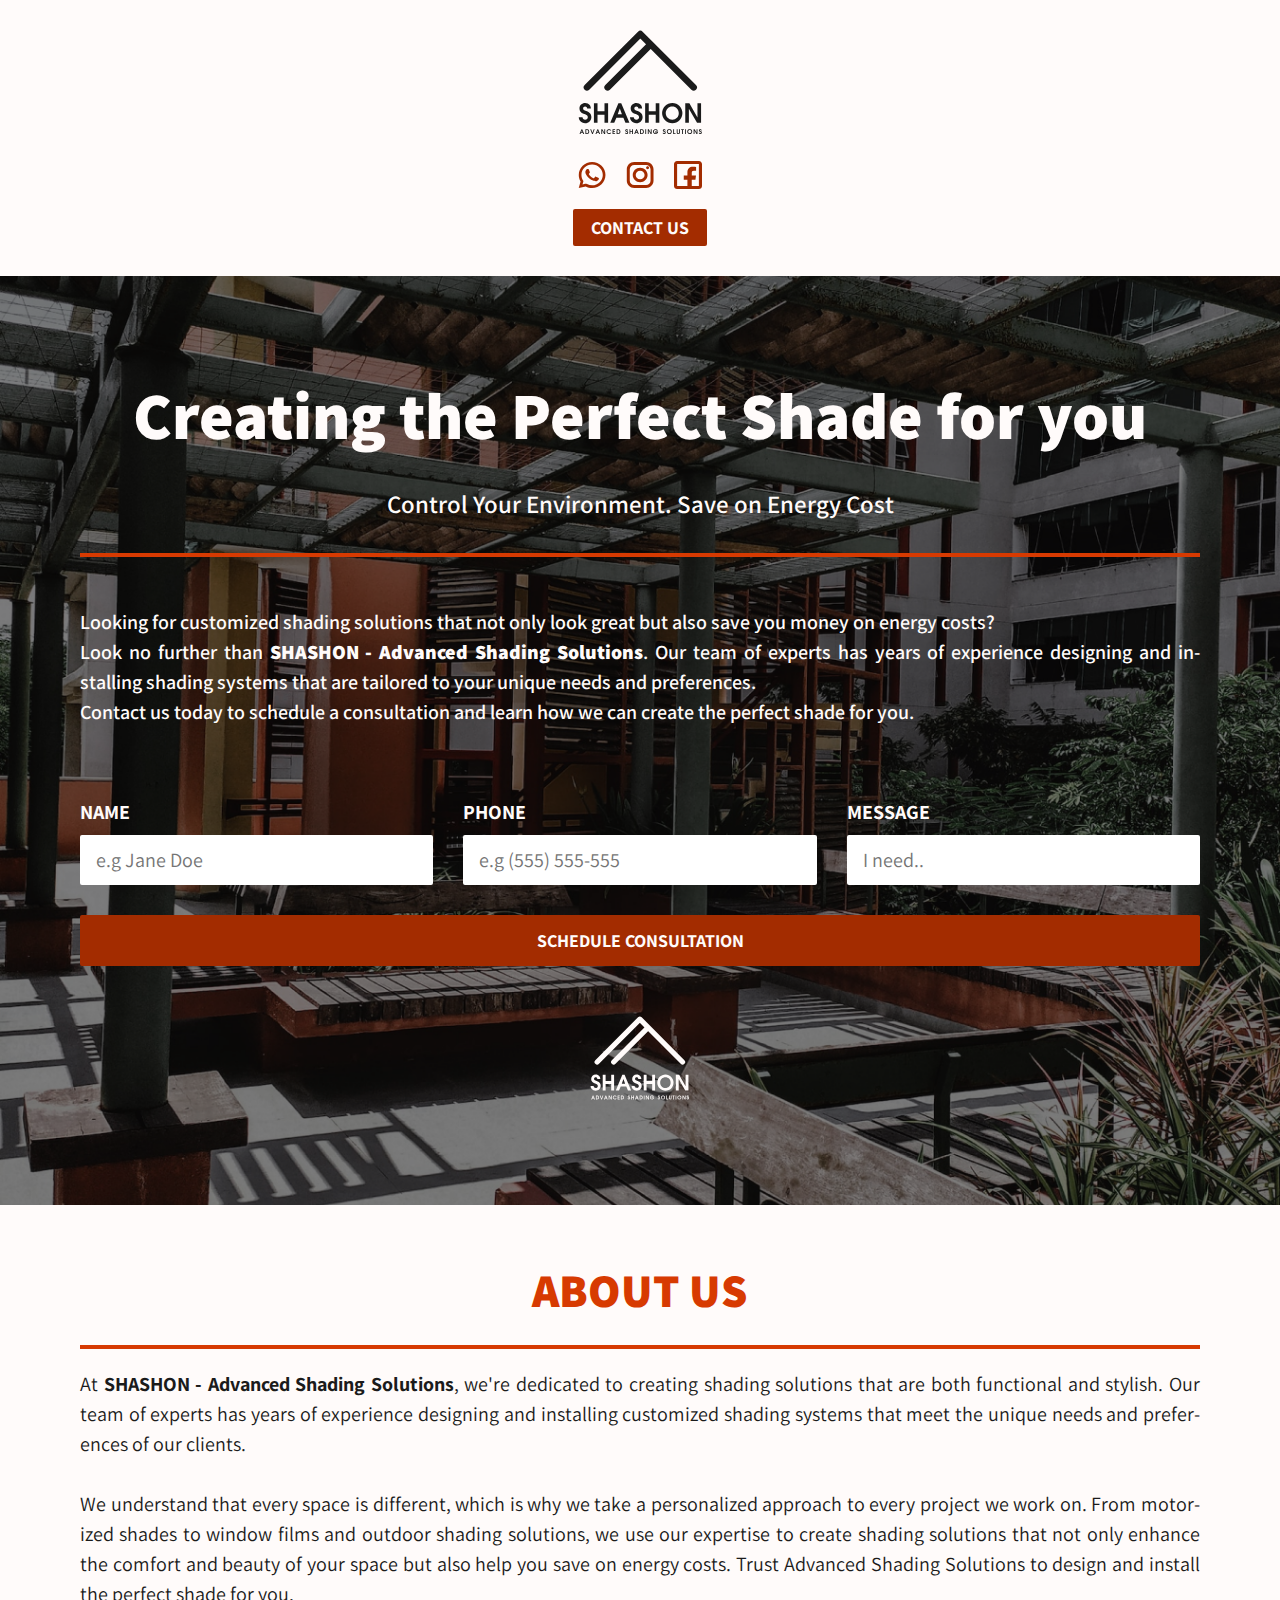
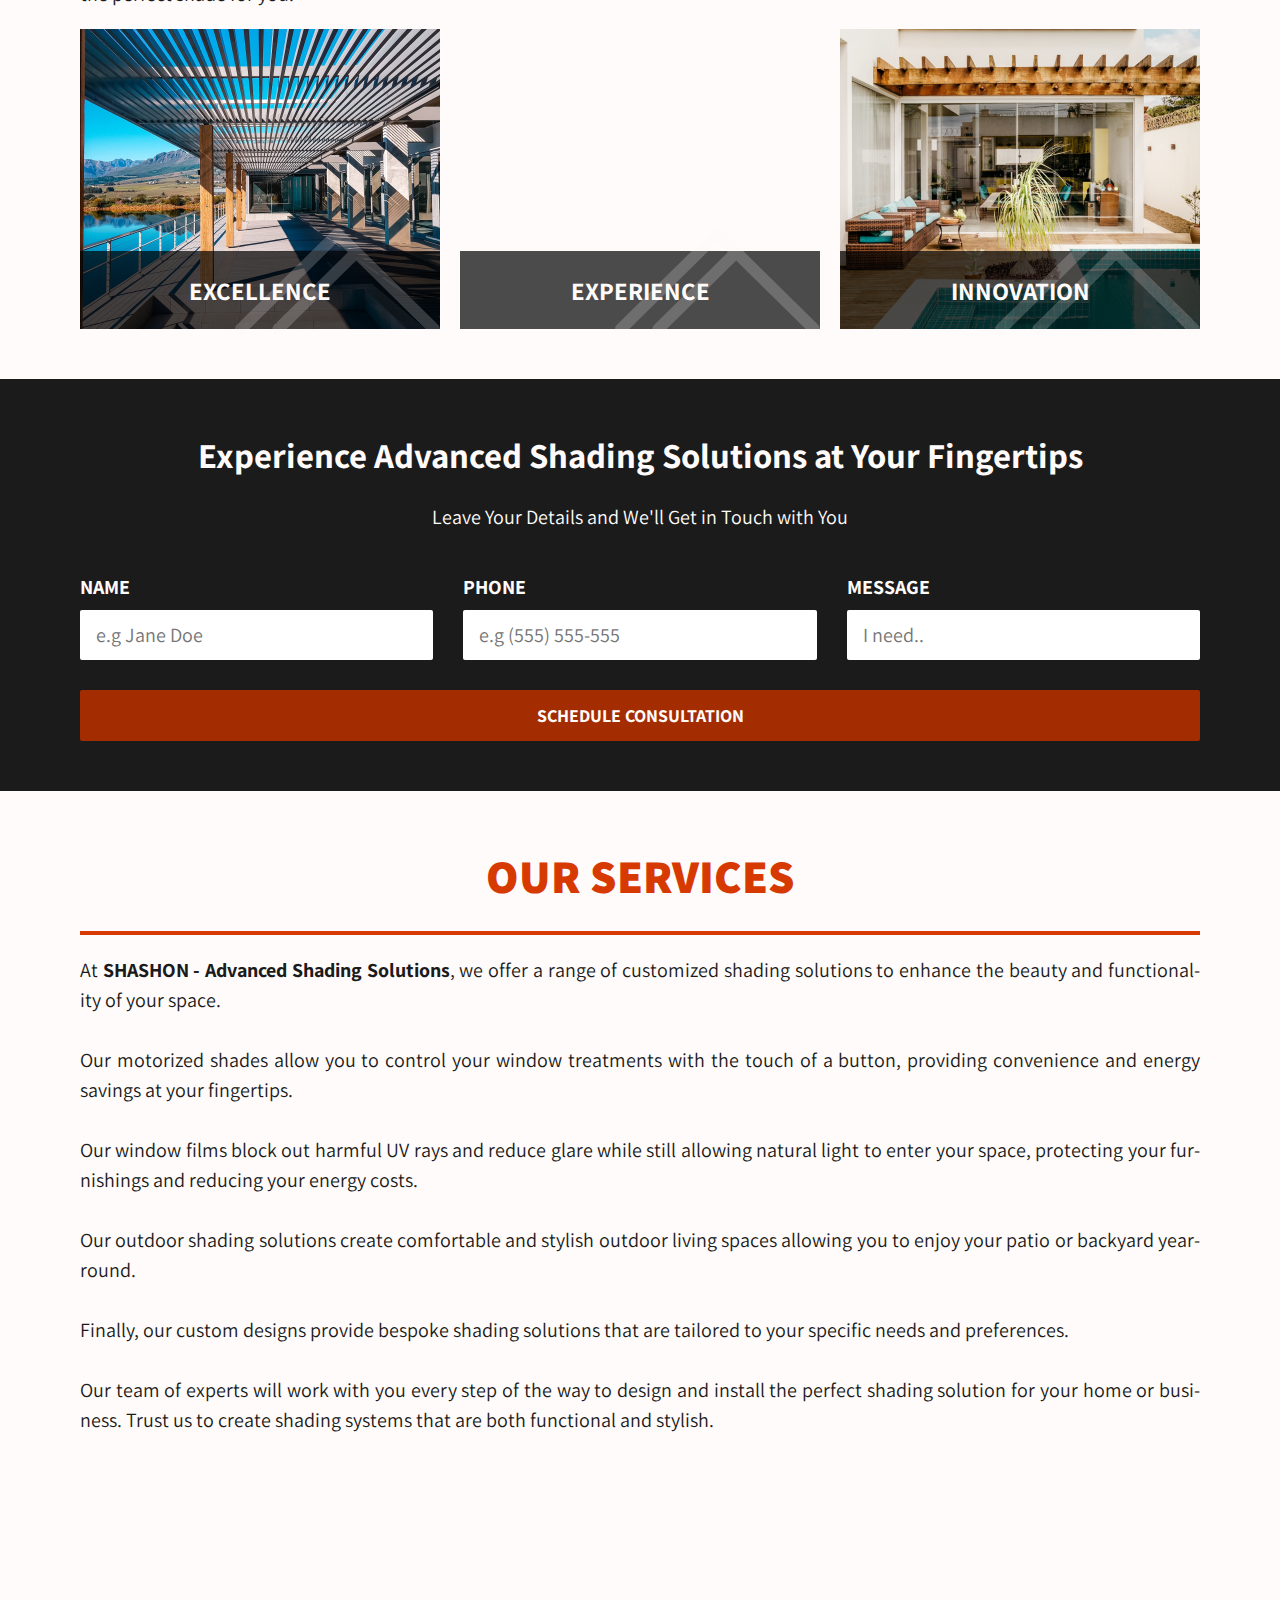
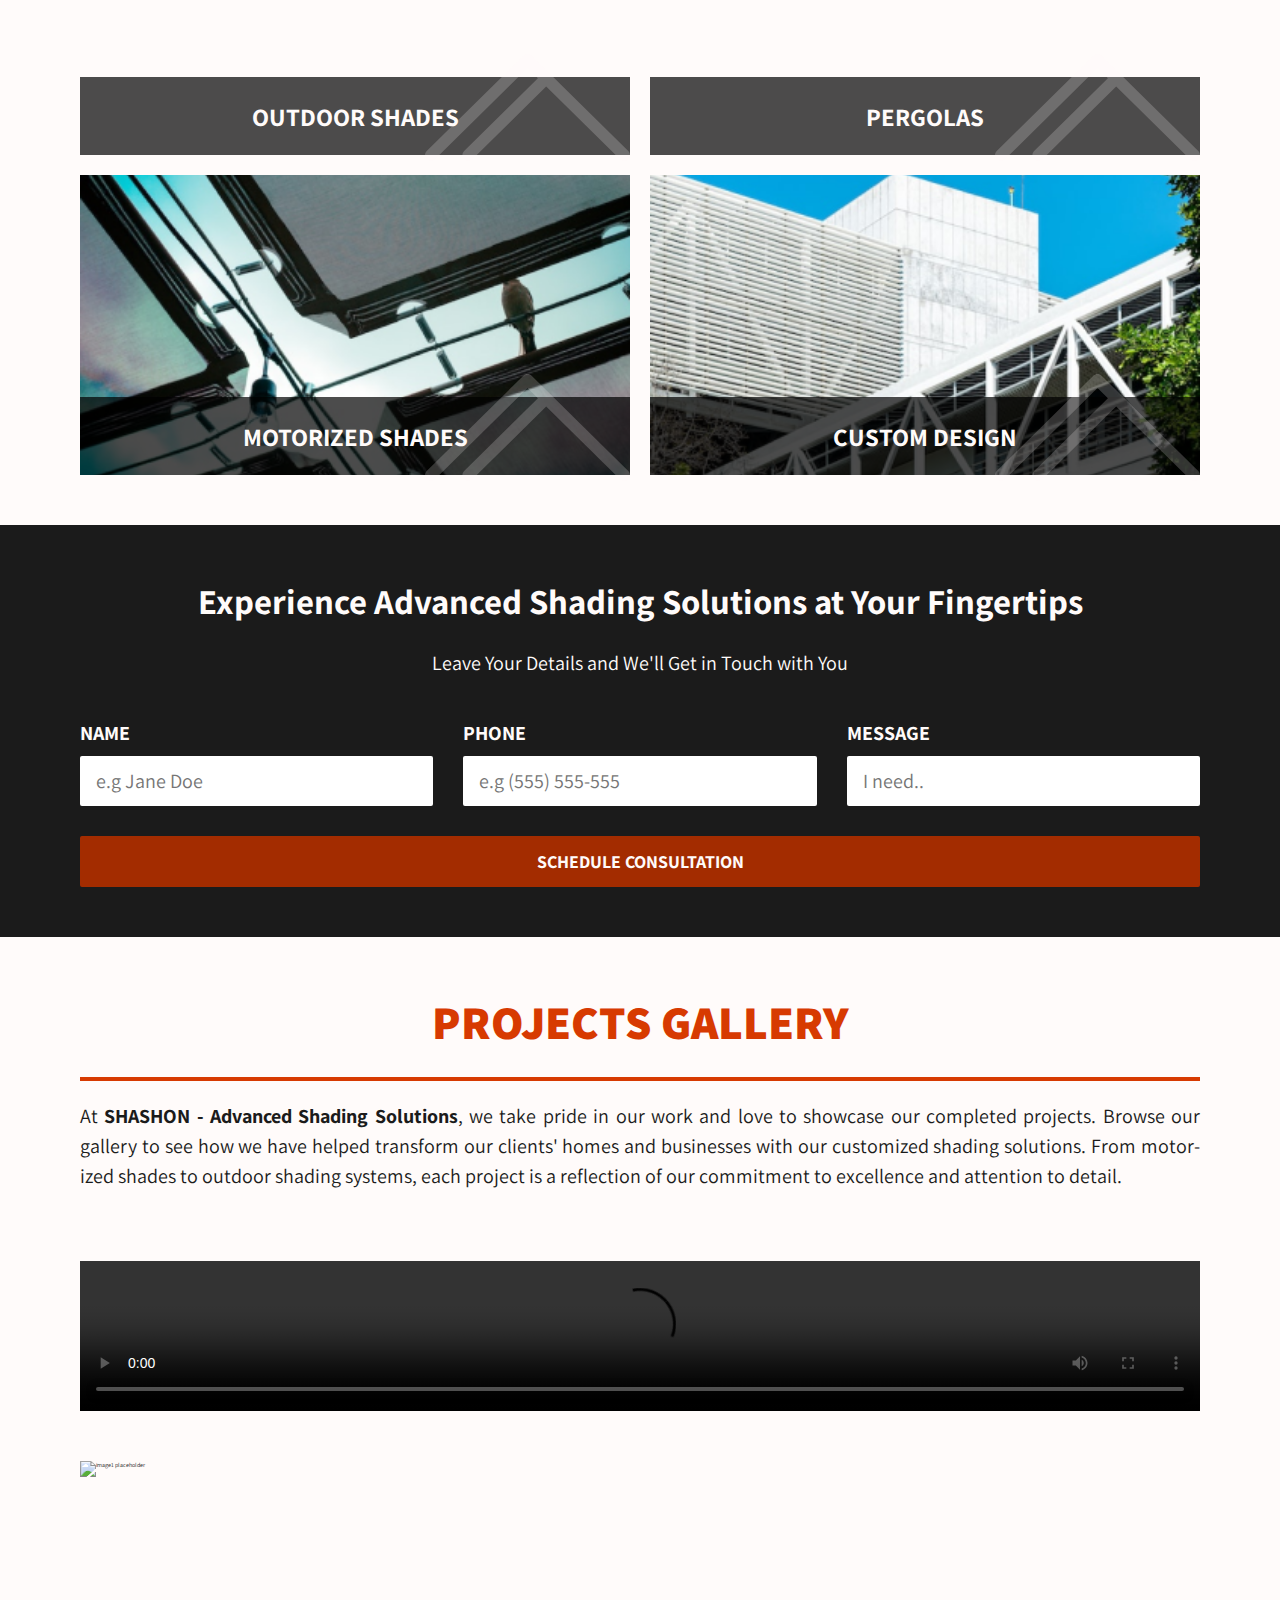
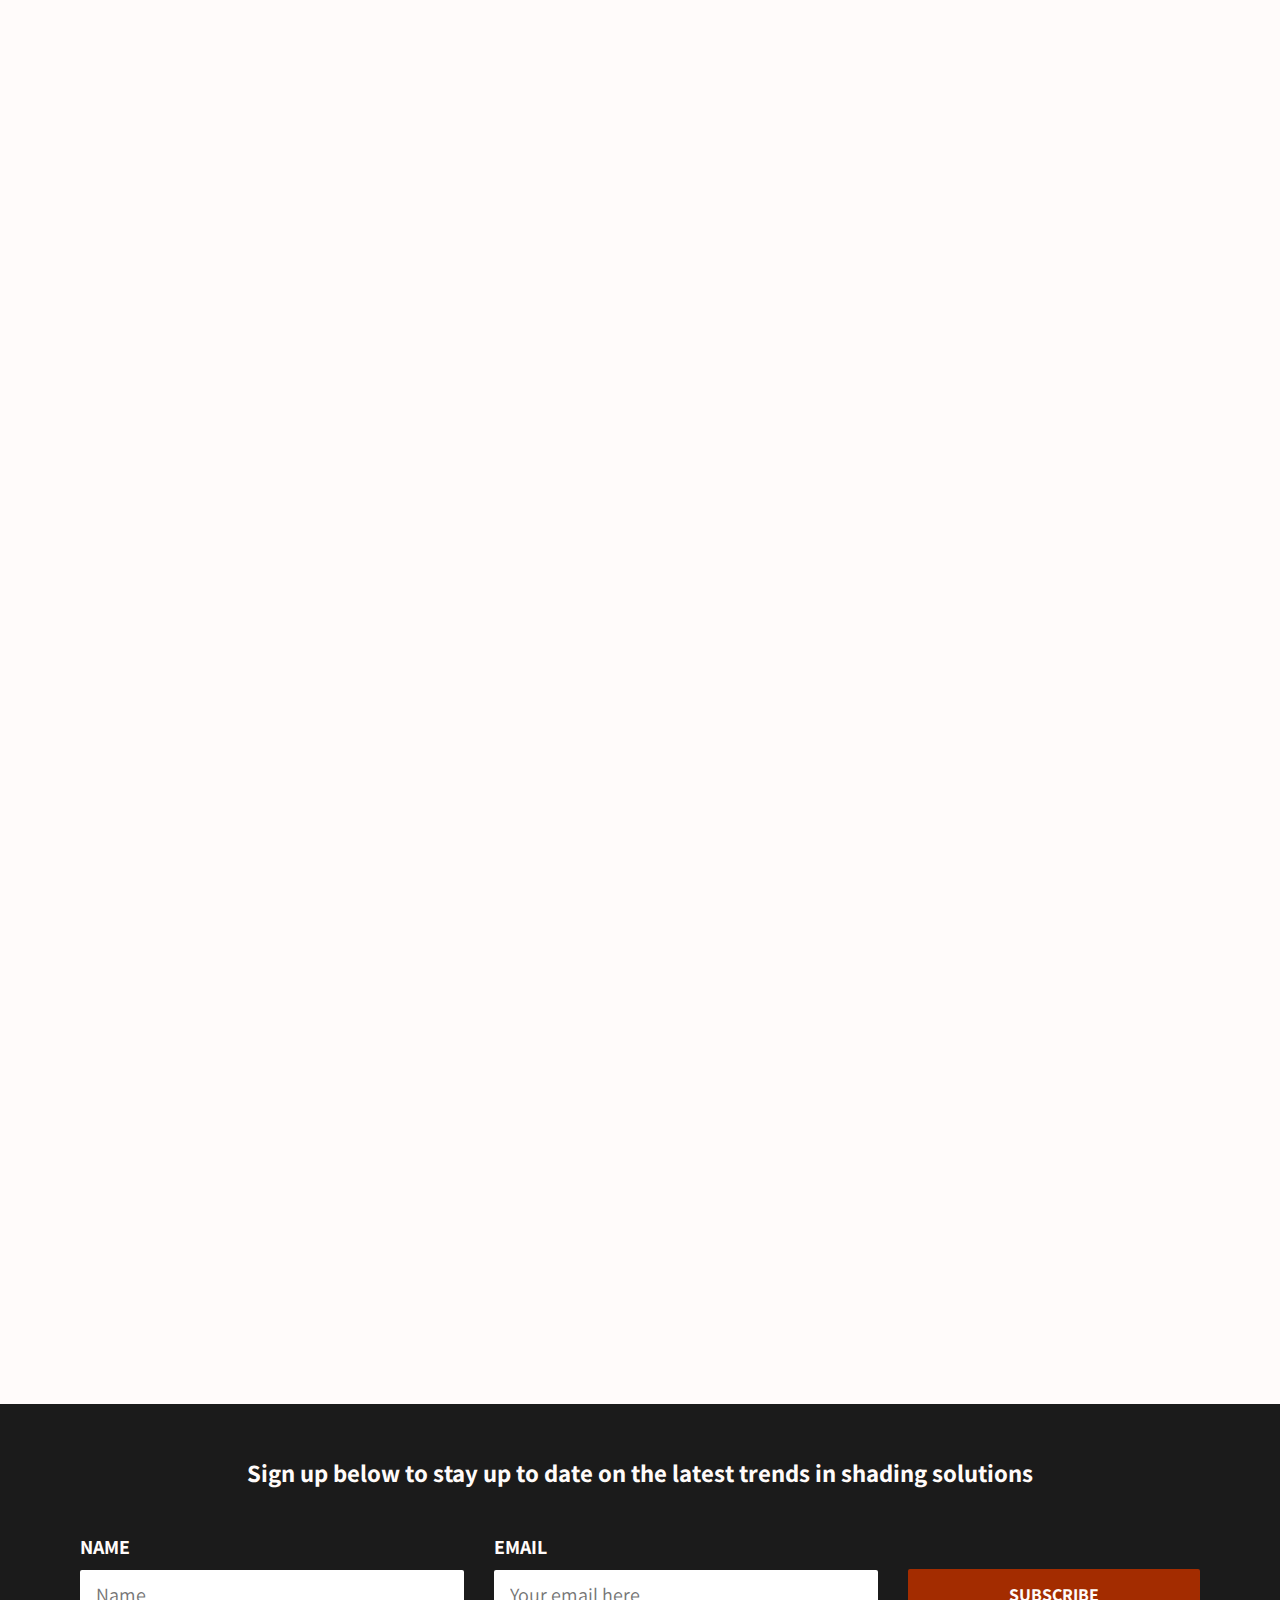
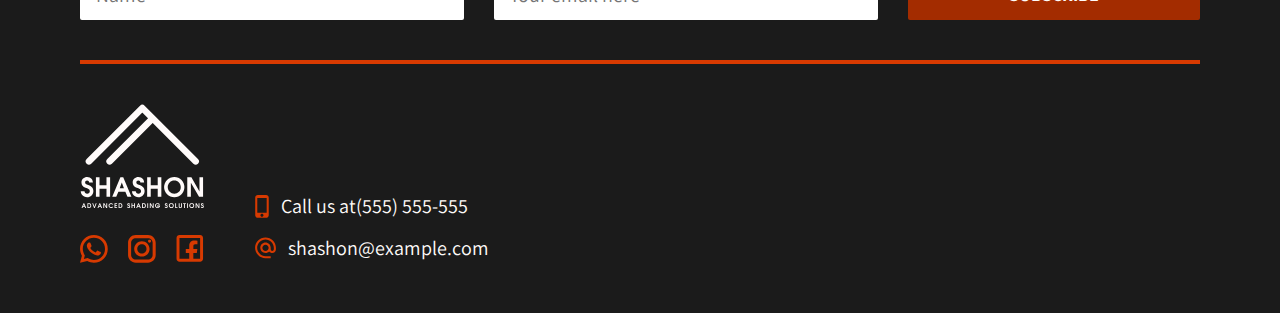
==== index.html @ 84da1dcc "first commit" ====
<!DOCTYPE html>
<html lang="en"
      dir="ltr">
  <head>
    <meta charset="UTF-8">
    <meta http-equiv="X-UA-Compatible"
          content="IE=edge">
    <meta name="viewport"
          content="width=device-width, initial-scale=1.0">

    <!-- *** SEO TAGS *** -->

    <meta name="description"
          content="A brief description of the web template and its features.">
    <meta name="keywords"
          content="your keywords">
    <meta name="author"
          content="Your Name">

    <!-- *** end of SEO TAGS *** -->


    <!-- *** SHARING LINKS TO SOCIAL MEDIA *** -->

    <!-- og meta -->
    <meta property="og:type"
          content="website">
    <meta property="og:title"
          content="Web Template Name - Description">
    <meta property="og:description"
          content="A brief description of the web template and its features.">
    <meta property="og:image"
          content="http://www.example.com/images/template-preview.png">
    <meta property="og:url"
          content="http://www.example.com/template-url">
    <meta property="og:site_name"
          content="Your Website Name">
    <meta property="og:video:url"
          content="http://www.example.com/video-url.mp4">
    <meta property="og:video:secure_url"
          content="https://www.example.com/video-url.mp4">
    <meta property="og:video:type"
          content="video/mp4">
    <!-- end of og meta -->

    <!-- twitter meta -->
    <meta name="twitter:card"
          content="summary_large_image">
    <meta name="twitter:site"
          content="@yourtwitterhandle">
    <meta name="twitter:title"
          content="Web Template Name - Description">
    <meta name="twitter:description"
          content="A brief description of the web template and its features.">
    <meta name="twitter:image"
          content="http://www.example.com/images/template-preview.png">
    <meta name="twitter:url"
          content="http://www.example.com/template-url">
    <!-- end of twitter meta -->

    <!-- linkedin meta -->
    <meta property="og:article:author"
          content="https://www.linkedin.com/in/yourlinkedinprofile">
    <meta property="og:article:section"
          content="Template Category">
    <meta property="og:article:published_time"
          content="yyyy-mm-ddThh:mm:ssZ">
    <meta property="og:article:modified_time"
          content="yyyy-mm-ddThh:mm:ssZ">
    <meta property="og:article:tag"
          content="HTML">
    <meta property="og:article:tag"
          content="CSS">
    <!-- end of linkedin meta -->

    <!-- facebook meta -->
    <meta property="article:publisher"
          content="https://www.facebook.com/yourfacebookpage">
    <meta property="article:author"
          content="https://www.facebook.com/yourfacebookprofile">
    <!-- end of facebook meta -->

    <!-- *** end of SHARING LINKS TO SOCIAL MEDIA *** -->

    <!-- *** FAVICONS *** -->
    <link rel="shortcut icon"
          href="assets/favicon/favicon.ico"
          type="image/x-icon">
    <link rel="icon"
          href="assets/favicon/favicon.ico"
          type="image/x-icon">
    <!-- *** end of FAVICONS *** -->


    <!-- *** STYLESHEETS *** -->

    <link rel="stylesheet"
          href="assets/css/style.css">
    <link rel="stylesheet"
          href="assets/css/reset.css">

    <!-- *** end of STYLESHEETS *** -->

    <!-- *** FONTS *** -->

    <link rel="preconnect"
          href="https://fonts.googleapis.com">
    <link rel="preconnect"
          href="https://fonts.gstatic.com"
          crossorigin>
    <link href="https://fonts.googleapis.com/css?family=Assistant:200,300,regular,500,600,700,800"
          rel="stylesheet">

    <!-- *** end of FONTS *** -->

    <!-- *** DOCUMENT TITLE *** -->

    <title>SHASHON - Advanced Shading Solution - Landing Page Template</title>

    <!-- *** end of DOCUMENT TITLE *** -->

  </head>
  <body>

    <!--// OUTLINE // 

      WRAPPER
        * NAVIGATION *
        * HEADER *
        * MAIN *
          ** ABOUT US **
          ** FORM ONE **
          ** SERVICES **
          ** FORM TWO **
          ** PROJECTS **
        * FOOTER *
  
    // end of OUTLINE // -->

    <!-- wrapper -->

    <div class="wrapper">

      <!-- navigation -->

      <nav class="section | nav-bg">
        <div class="navigation-layout">
          <a href="index.html"
             class="logo"
             aria-label="logo">
            <img src="assets/img/logo-black.svg"
                 alt="Shashon Advanced Shading Solutions logo"
                 title="Shashon Advanced Shading Solutions">
          </a>
          <ul class="social-icons-layout">
            <li class="whatsapp">
              <a href="#"
                 aria-label="Contact us by Whatsapp app"
                 target="_blank">
                <img src="assets/icons/whatsapp.svg"
                     alt="Whatsapp icon button">
              </a>
            </li>
            <li class="instagram">
              <a href="#"
                 aria-label="Visit our Instagram page"
                 target="_blank">
                <img src="assets/icons/instagram.svg"
                     alt="Instagram icon button">
              </a>
            </li>
            <li class="facebook">
              <a href="#"
                 aria-label="Visit our Facebook page"
                 target="_blank">
                <img src="assets/icons/facebook.svg"
                     alt="Facebook icon button">
              </a>
            </li>
          </ul>
          <a href="mailto:shashon@example.com"
             class="cta-btn">
            Contact Us
          </a>
        </div>
      </nav>

      <!-- end of navigation -->

      <!-- header -->

      <header class="section | header-bg">
        <div class="header-layout">
          <div class="hero-image-placeholder">
          </div>
          <div class="header-row1">
            <h1 class="hero-title">
              Creating the Perfect Shade for you
            </h1>
            <p class="hero-subtitle">
              Control Your Environment. Save on Energy Cost
            </p>
            <hr class="divider"
                aria-hidden="true">
          </div>
          <div class="header-row2">
            <p class="hero-paragraph | text-justify">
              Looking for customized shading solutions that not only look great but also save you money on energy
              costs?
              <br>
              Look no further than <strong>SHASHON - Advanced Shading Solutions</strong>. Our team of experts has
              years
              of
              experience designing and installing shading systems that are tailored to your
              unique needs and preferences.
              <br>
              Contact us today to schedule a consultation and learn how we can create the
              perfect
              shade for you.
            </p>
            <form action="/thank-you-schedule.html"
                  method="post"
                  class="hero-form-layout">
              <div class="name | input-field-layout">
                <label for="name1">Name</label>
                <input type="text"
                       id="name1"
                       name="name"
                       placeholder="e.g Jane Doe">
              </div>
              <div class="phone | input-field-layout">
                <label for="phone1">Phone</label>
                <input type="tel"
                       id="phone1"
                       name="phone"
                       placeholder="e.g (555) 555-555">
              </div>
              <div class="message | input-field-layout">
                <label for="message1">Message</label>
                <input type="text"
                       id="message1"
                       name="message"
                       placeholder="I need..">
              </div>
              <div class="submit-btn">
                <input type="submit"
                       value="schedule consultation">
              </div>
            </form>
          </div>
          <div class="header-row3">
            <a class="hero-logo"
               href="index.html"
               aria-label="logo">
              <img src="assets/img/logo-white.svg"
                   alt="Shashon Advanced Shading Solutions logo"
                   title="Shashon Advanced Shading Solutions">
            </a>
          </div>
        </div>
      </header>

      <!-- end of header -->

      <!-- main content -->

      <main>

        <!-- about us section -->

        <section class="section | about-us-bg">
          <div class="about-us-layout">
            <h2 class="about-us-title | text-center">about us</h2>
            <hr class="divider"
                aria-hidden="true">
            <p class="about-us-paragraph | text-justify">
              At <strong>SHASHON - Advanced Shading Solutions</strong>, we're dedicated to creating shading solutions
              that
              are both functional and stylish. Our team of experts has years of experience designing and installing
              customized shading systems that meet the unique needs and preferences of our clients.
              <br><br>
              We understand that every space is different, which is why we take a personalized
              approach to every project we work on. From motorized shades to window films and outdoor shading solutions,
              we
              use our expertise to create shading solutions that not only enhance the comfort and beauty of your space
              but
              also help you save on energy costs. Trust Advanced Shading Solutions to design and install the perfect
              shade
              for you.
            </p>
            <ul class="about-us-gallery">
              <li class="image-container">
                <div class="gallery-placeholder | about-us-gallery-image1"
                     aria-hidden="true">
                </div>
                <div class="rectangle"></div>
                <div class="vector"
                     aria-hidden="true">
                </div>
                <h3 class="title">excellence</h3>
              </li>
              <li class="image-container">
                <div class="gallery-placeholder | about-us-gallery-image2"
                     aria-hidden="true">
                </div>
                <div class="rectangle"></div>
                <div class="vector"
                     aria-hidden="true">
                </div>
                <h3 class="title">experience</h3>
              </li>
              <li class="image-container">
                <div class="gallery-placeholder | about-us-gallery-image3"
                     aria-hidden="true">
                </div>
                <div class="rectangle"></div>
                <div class="vector"
                     aria-hidden="true">
                </div>
                <h3 class="title">innovation</h3>
              </li>
            </ul>
          </div>
        </section>

        <!-- end of about us section -->

        <!-- form one section -->

        <section class="section | form-bg">
          <div class="form-one-layout">
            <div class="form-row1 | text-center">
              <h4 class="form-title">Experience Advanced Shading Solutions at Your Fingertips</h4>
              <p class="form-subtitle">Leave Your Details and We'll Get in Touch with You</p>
            </div>
            <div class="form-row2">
              <form action="/thank-you-schedule.html"
                    method="post"
                    class="form-layout">
                <div class="name | input-field-layout">
                  <label for="name2">Name</label>
                  <input type="text"
                         id="name2"
                         name="name"
                         placeholder="e.g Jane Doe">
                </div>
                <div class="phone | input-field-layout">
                  <label for="phone2">Phone</label>
                  <input type="tel"
                         id="phone2"
                         name="phone"
                         placeholder="e.g (555) 555-555">
                </div>
                <div class="message | input-field-layout">
                  <label for="message2">Message</label>
                  <input type="text"
                         id="message2"
                         name="message"
                         placeholder="I need..">
                </div>
                <div class="submit-btn">
                  <input type="submit"
                         value="schedule consultation">
                </div>
              </form>
            </div>
          </div>
        </section>

        <!-- end of form one section -->

        <!-- services section -->

        <section class="section | services-bg">
          <div class="services-layout">
            <h2 class="services-title | text-center">our services</h2>
            <hr class="divider"
                aria-hidden="true">
            <p class="services-paragraph | text-justify">
              At <strong>SHASHON - Advanced Shading Solutions</strong>, we offer a range of customized shading solutions
              to
              enhance the beauty and functionality of your space.
              <br><br>
              Our motorized shades allow you to control your window treatments with the touch of a button, providing
              convenience and energy savings at your fingertips.
              <br><br>
              Our window films block out harmful UV rays and reduce glare while still allowing natural light to enter
              your
              space, protecting your furnishings and reducing your energy costs.
              <br><br>
              Our outdoor shading solutions create comfortable and stylish outdoor living spaces allowing you to enjoy
              your
              patio or backyard year-round.
              <br><br>
              Finally, our custom designs provide bespoke shading solutions that are tailored to your specific needs and
              preferences.
              <br><br>
              Our team of experts will work with you every step of the way to design and install the perfect shading
              solution for your
              home or business. Trust us to create shading systems that are both functional and stylish.
            </p>
            <ul class="services-gallery">
              <li class="image-container">
                <div class="gallery-placeholder | services-gallery-image1"
                     aria-hidden="true">
                </div>
                <div class="rectangle"></div>
                <div class="vector"
                     aria-hidden="true">
                </div>
                <h3 class="title">outdoor shades</h3>
              </li>
              <li class="image-container">
                <div class="gallery-placeholder | services-gallery-image2"
                     aria-hidden="true">
                </div>
                <div class="rectangle"></div>
                <div class="vector"
                     aria-hidden="true">
                </div>
                <h3 class="title">pergolas</h3>
              </li>
              <li class="image-container">
                <div class="gallery-placeholder | services-gallery-image3"
                     aria-hidden="true">
                </div>
                <div class="rectangle"></div>
                <div class="vector"
                     aria-hidden="true">
                </div>
                <h3 class="title">motorized shades</h3>
              </li>
              <li class="image-container">
                <div class="gallery-placeholder | services-gallery-image4"
                     aria-hidden="true">
                </div>
                <div class="rectangle"></div>
                <div class="vector"
                     aria-hidden="true">
                </div>
                <h3 class="title">custom design</h3>
              </li>
            </ul>
          </div>
        </section>

        <!-- end of services section -->

        <!-- form two section -->

        <section class="section | form-bg">
          <div class="form-two-layout">
            <div class="form-row1 | text-center">
              <h4 class="form-title">Experience Advanced Shading Solutions at Your Fingertips</h4>
              <p class="form-subtitle">Leave Your Details and We'll Get in Touch with You</p>
            </div>
            <div class="form-row2">
              <form action="/thank-you-schedule.html"
                    method="post"
                    class="form-layout">
                <div class="name | input-field-layout">
                  <label for="name3">Name</label>
                  <input type="text"
                         id="name3"
                         name="name"
                         placeholder="e.g Jane Doe">
                </div>
                <div class="phone | input-field-layout">
                  <label for="phone3">Phone</label>
                  <input type="tel"
                         id="phone3"
                         name="phone"
                         placeholder="e.g (555) 555-555">
                </div>
                <div class="message | input-field-layout">
                  <label for="message3">Message</label>
                  <input type="text"
                         id="message3"
                         name="message"
                         placeholder="I need..">
                </div>
                <div class="submit-btn">
                  <input type="submit"
                         value="schedule consultation">
                </div>
              </form>
            </div>
          </div>
        </section>

        <!-- end of form one section -->

        <!-- projects section -->

        <section class="section | projects-bg">
          <div class="projects-layout">
            <h2 class="projects-title | text-center">projects gallery
            </h2>
            <hr class="divider"
                aria-hidden="true">
            <p class="projects-paragraph | text-justify">
              At <strong>SHASHON - Advanced Shading Solutions</strong>, we take pride in our work and love to showcase
              our completed
              projects. Browse our gallery to see how we have helped transform our clients' homes and businesses with
              our customized
              shading solutions. From motorized shades to outdoor shading systems, each project is a reflection of our
              commitment to
              excellence and attention to detail.
            </p>
            <video controls
                   class="video-placeholder">
              <source src="/assets/video/video-placeholder.mp4"
                      type="video/mp4">
            </video>
            <div class="projects-gallery">
              <ul class="projects-gallery-layout">
                <li class="image">
                  <img src="assets/img/carousel-placeholder.png"
                       alt="image1 placeholder">
                </li>
                <li class="image">
                  <img src="assets/img/carousel-placeholder1.png"
                       alt="image2 placeholder">
                </li>
                <li class="image">
                  <img src="assets/img/carousel-placeholder2.png"
                       alt="image3 placeholder">
                </li>
                <li class="image">
                  <img src="assets/img/carousel-placeholder3.png"
                       alt="image4 placeholder">
                </li>
              </ul>
            </div>
          </div>
        </section>

        <!-- end of projects section -->

      </main>

      <!-- end of main content -->

      <!-- footer -->

      <footer class="section | footer-bg">
        <div class="footer-layout">
          <div class="footer-row1 | text-center">
            <h3 class="footer-title">Sign up below to stay up to date on the latest trends in shading solutions</h3>
          </div>
          <div class="footer-row2">
            <form action="thank-you-newsletter.html"
                  method="post"
                  class="footer-form-layout">
              <div class="name | input-field-layout">
                <label for="name4">Name</label>
                <input type="text"
                       id="name4"
                       name="name"
                       placeholder="Name">
              </div>
              <div class="email | input-field-layout">
                <label for="email1">Email</label>
                <input type="email"
                       id="email1"
                       name="email"
                       placeholder="Your email here">
              </div>
              <div class="submit-btn">
                <input type="submit"
                       value="subscribe">
              </div>
            </form>
          </div>
          <hr class="divider"
              aria-hidden="true">
          <div class="footer-row3">
            <div class="logo-social-layout">
              <a href="#"
                 class="footer-logo"
                 aria-label="logo">
                <img src="assets/img/logo-white.svg"
                     alt="Shashon Advanced Shading Solutions logo"
                     title="Shashon Advanced Shading Solutions">
              </a>
              <ul class="social-icons">
                <li class="whatsapp">
                  <a href="#"
                     aria-label="Contact us by Whatsapp app"
                     target="_blank">
                    <img src="assets/icons/whatsapp-orange.svg"
                         alt="Whatsapp icon button">
                  </a>
                </li>
                <li class="instagram">
                  <a href="#"
                     aria-label="Visit our Instagram page"
                     target="_blank">
                    <img src="assets/icons/instagram-orange.svg"
                         alt="Instagram icon button">
                  </a>
                </li>
                <li class="facebook">
                  <a href="#"
                     aria-label="Visit our Facebook page"
                     target="_blank">
                    <img src="assets/icons/facebook-orange.svg"
                         alt="Facebook icon button">
                  </a>
                </li>
              </ul>
            </div>
            <div class="phone-email-layout">
              <div class="layout">
                <img src="assets/icons/phone-orange.svg"
                     alt="Phone icon">
                <p>
                  <a href="tel:+1555555555">Call us at(555) 555-555</a>
                </p>
              </div>
              <div class="layout">
                <img src="assets/icons/email-orange.svg"
                     alt="Email icon">
                <p>
                  <a href="mailto:shashon@example.com">shashon@example.com</a>
                </p>
              </div>
            </div>
          </div>
        </div>
      </footer>

      <!-- end of footer -->

    </div>

    <!-- end of wrapper -->

  </body>
</html>
---- assets/css/style.css ----
/** STYLE.CSS **/

/* -------- OUTLINE -----------
  
  VARIABLES
  DEFAULTS
  GENERAL
  NAVIGATION SECTION
  HEADER SECTION
  FOOTER SECTION
  FORM SECTIONS
  ABOUT US SECTION
  SERVICES SECTION
  PROJECTS SECTION
  MEDIA QUERIES

-------- end of OUTLINE ----------- */


/* ----------------------------- */
/**** VARIABLES ****/
/* ----------------------------- */

:root {

  /***** COLORS *****/

  --body-background: #FFFBFA;
  --form-background: #1B1B1B;
  --cta-background: #A32C00;
  --cta-background-hover: hsl(16, 97%, 25%);
  --decoration: #D73A01;
  --black: #1B1B1B;
  --white: #FFFBFA;
  --overlay: hsla(0, 0%, 0%, 70%);

  /***** TYPOGRAPHY *****/

  /* font family */

  --font-family: 'Assistant', sans-serif;

  /* font sizes */

  --h1-clamp: clamp(4.4rem, 3.485rem + 2.441vw, 7rem);
  --h2-clamp: clamp(3rem, 2.296rem + 1.878vw, 5rem);
  --h3-clamp: 2.5rem;
  --h4-clamp: clamp(2.2rem, 1.296rem + 1.878vw, 3.5rem);
  --subheading-clamp: clamp(2.5rem, 1.972rem + 1.408vw, 4rem);
  --p-large: 2.5rem;
  --p-regular: 2rem;
  --cta: 1.8rem;
  --placeholder: 1.6rem;

  /* font-weights */

  --regular: 400;
  --semi-bold: 600;
  --bold: 700;
  --extra-bold: 800;

  /* layouts */

  --side-padding-mobile: 4rem;
  --side-padding-tablet: 8rem;
  --side-padding-desktop: 18rem;
}

/* ----------------------------- */
/**** DEFAULTS ****/
/* ----------------------------- */

body {
  background-color: var(--body-background);
  font-family: var(--font-family);
  color: var(--black);
}

h1 {
  font-size: var(--h1-clamp);
  font-weight: var(--extra-bold);
  line-height: 1.2;
}

h2 {
  font-size: var(--h2-clamp);
  text-transform: uppercase;
  font-weight: var(--extra-bold);
  color: var(--decoration);
}

h3 {
  font-size: var(--h3-clamp);
}

h4 {
  font-size: var(--h4-clamp);
}

p {
  font-size: var(--p-regular);
  font-weight: var(--regular);
}

strong {
  font-size: var(--p-regular);
}

hr {
  border: none;
  height: .4rem;
  background-color: var(--decoration);
}

form {
  color: var(--white);
}

label {
  font-size: var(--p-regular);
  font-weight: var(--bold);
  text-transform: uppercase;
}

input {
  min-height: 5rem;
  border-radius: 0.2rem;
  color: var(--overlay);
}

input[type="text"],
input[type="email"],
input[type="tel"] {
  font-size: var(--p-regular);
  padding-left: 1.6rem;
}

input[type="submit"] {
  font-size: var(--cta);
  font-weight: var(--bold);
  text-transform: uppercase;
  background-color: var(--cta-background);
  color: var(--white);
  padding: 1.2rem 2rem;
  border-radius: 0.2rem;
  width: 100%;
}

input[type="submit"]:hover {
  background-color: var(--cta-background-hover);
}

/* ----------------------------- */
/**** GENERAL ****/
/* ----------------------------- */

/* page layouts */

.wrapper {
  margin: 0 4rem;
}

.section {
  margin: 0 -4rem;
}

/* section backgrounds */

.nav-bg {
  background-color: var(--white);
}

/* .header-bg {
  background-color: var(--white); 
} */
/* // Turn this off as a comment if you want to turn on and change the color of the header background // */

.about-us-bg,
.services-bg,
.projects-bg {
  background-color: var(--white);
}

.form-bg,
.footer-bg {
  background-color: var(--form-background);
}

/* text layouts */

.text-center {
  text-align: center;
}

.text-justify {
  text-align: justify;
  -webkit-hyphens: auto;
  -ms-hyphens: auto;
  hyphens: auto;
}

/* form layouts */

.input-field-layout {
  display: flex;
  flex-direction: column;
  gap: .8rem;
  flex: 1;
}

/* gallery images */

.image-container {
  position: relative;
  width: 100%;
  min-width: 300px;
  min-height: 300px;
}

.gallery-placeholder {
  background-size: cover;
  background-position: center;
  position: absolute;
  top: 0;
  left: 0;
  right: 0;
  bottom: 0;
}

.rectangle {
  position: absolute;
  bottom: 0;
  left: 0;
  width: 100%;
  height: 26%;
  background-color: hsla(0, 0%, 0%, 0.7);
}

.vector {
  position: absolute;
  bottom: -2%;
  right: 0;
  width: 205px;
  height: 107px;
  background-image: url('/assets/img/roof-vector.svg');
  background-size: contain;
  background-repeat: no-repeat;
  background-position: center right;
}

.title {
  position: absolute;
  margin: 2rem 0;
  bottom: 0;
  left: 0;
  right: 0;
  color: var(--white);
  text-transform: uppercase;
  font-weight: 700;
  text-align: center;
  z-index: 1;
}

/* ----------------------------- */
/**** NAVIGATION SECTION ****/
/* ----------------------------- */

.navigation-layout {
  padding: 3rem var(--side-padding-mobile);
  display: grid;
  gap: 2rem;
  align-items: center;
  justify-items: center;
  grid-template-areas:
    "logo"
    "social"
    "contact"
  ;
}

.navigation-layout .logo {
  grid-area: logo;
}

.navigation-layout .social-icons-layout {
  grid-area: social;
  display: flex;
  justify-content: space-between;
  align-items: center;
  gap: 2rem;
}

.social-icons-layout img {
  min-width: 2.8rem;
}

/* Turn these classes below off as a comment if you want to turn on and change the color of the icons */

/* .whatsapp img {
  -webkit-filter: grayscale(100%);
          filter: grayscale(100%);
} */

/* .instagram {
  -webkit-filter: grayscale(100%);
          filter: grayscale(100%);
} */

/* .facebook {
  -webkit-filter: grayscale(100%);
          filter: grayscale(100%);
} */

.navigation-layout .cta-btn {
  grid-area: contact;
  font-size: var(--cta);
  font-weight: var(--bold);
  text-transform: uppercase;
  background-color: var(--cta-background);
  color: var(--white);
  padding: 0.5rem 1.8rem;
  border-radius: 0.2rem;
}

.navigation-layout .cta-btn:hover {
  background-color: var(--cta-background-hover);
}


/* ----------------------------- */
/**** HEADER SECTION ****/
/* ----------------------------- */

.header-layout {
  padding: 10rem var(--side-padding-mobile);
  display: flex;
  flex-direction: column;
  gap: 5rem;
  position: relative;
}

.hero-image-placeholder {
  background-image: url('/assets/img/hero-image-placeholder.png');
  background-size: cover;
  background-position: center;
  height: 100%;
  position: absolute;
  top: 0;
  left: 0;
  right: 0;
  bottom: 0;
  z-index: -1;
}

.header-row1 {
  display: flex;
  flex-direction: column;
  gap: 3rem;
  color: var(--white);
}

.hero-title {
  font-weight: var(--extra-bold);
}

.hero-subtitle {
  font-size: var(--p-large);
  font-weight: var(--semi-bold);
}

.header-row2 {
  display: flex;
  flex-direction: column;
  gap: 7rem;
}

.hero-paragraph {
  color: var(--white);
  font-weight: var(--semi-bold);
}

.hero-form-layout {
  display: grid;
  grid-template-areas:
    "name"
    "phone"
    "message"
    "submit"
  ;
  gap: 3rem;
}

.hero-form-layout .name {
  grid-area: name;
}

.hero-form-layout .phone {
  grid-area: phone;
}

.hero-form-layout .message {
  grid-area: message;
}

.hero-form-layout .submit-btn {
  grid-area: submit;
}


.header-row3 {
  margin: 0 auto;
  width: 10rem;
}

/* .hero-logo {

} */
/* Turn this off as a comment if you want to turn on and make changes of the logo file */


/* ----------------------------- */
/**** FOOTER SECTION ****/
/* ----------------------------- */

.footer-layout {
  padding: 5rem var(--side-padding-mobile);
  display: flex;
  flex-direction: column;
  flex: 1;
  gap: 4rem;
}

.footer-row1 {
  display: flex;
  flex-direction: column;
  gap: 2rem;
  color: var(--white);
}

/* .footer-row2 {

} */
/* Turn this off as a comment if you want to turn on and make changes of the footer row 2 */

.footer-row3 {
  display: flex;
  flex-direction: column;
  gap: 2rem;
  color: var(--white);
}

.footer-form-layout {
  display: grid;
  grid-template-areas:
    "name"
    "email"
    "subscribe"
  ;
  gap: 3rem;
}

.footer-form-layout .name {
  grid-area: name;
}

.footer-form-layout .email {
  grid-area: email;
}

.footer-form-layout .submit-btn {
  grid-area: subscribe;
}

.logo-social-layout {
  display: flex;
  flex-direction: column;
}

/* .logo-social-layout .footer-logo {

} */
/* Turn this off as a comment if you want to turn on and make changes of the logo file in footer */

.logo-social-layout .social-icons {
  display: flex;
  gap: 2rem;
  margin-top: 2rem;
}

.logo-social-layout .social-icons img {
  min-width: 2.8rem;
}

.phone-email-layout {
  display: flex;
  flex-direction: column;
}

.phone-email-layout .layout {
  display: flex;
  align-items: center;
  gap: 1.2rem;
  margin-top: 1.2rem;
}

.phone-email-layout .layout a {
  font-size: var(--p-regular);
  color: var(--white);
}

.phone-email-layout .layout a:hover {
  text-decoration: underline;
}


/* ----------------------------- */
/**** FORM SECTIONS ****/
/* ----------------------------- */

.form-one-layout,
.form-two-layout {
  padding: 5rem 4rem;
  display: flex;
  flex-direction: column;
  gap: 4rem;
}

.form-row1 {
  display: flex;
  flex-direction: column;
  gap: 2rem;
  color: var(--white);
}

/* Turn these classes below off as a comment if you want to turn on and make changes. */

/* .form-title {

} */

/* .form-subtitle {

} */

/* .form-row2 {

} */

.form-layout {
  display: grid;
  grid-template-areas:
    "name"
    "phone"
    "message"
    "submit"
  ;
  gap: 3rem;
}

.form-layout .name {
  grid-area: name;
}

.form-layout .phone {
  grid-area: phone;
}

.form-layout .message {
  grid-area: message;
}

.form-layout .submit-btn {
  grid-area: submit;
}


/* ----------------------------- */
/**** ABOUT US SECTION ****/
/* ----------------------------- */

.about-us-layout {
  padding: 5rem 4rem;
  display: flex;
  flex-direction: column;
  gap: 2rem;
}

/* .about-us-title {

} */
/* Turn this off as a comment if you want to turn on and make changes of the title. Mind check the defaults section in this file before making any changes here */

/* .about-us-paragraph {

} */
/* Turn this off as a comment if you want to turn on and make changes of the pharagraph. Mind check the defaults section in this file before making any changes here */

.about-us-gallery {
  display: flex;
  flex-direction: column;
  gap: 2rem;
}

.about-us-gallery-image1 {
  background-image: url('/assets/img/about-us-gallery-placeholder.png');
}

.about-us-gallery-image2 {
  background-image: url('/assets/img/about-us-gallery-placeholder1.png');
}

.about-us-gallery-image3 {
  background-image: url('/assets/img/about-us-gallery-placeholder2.png');
}

/* ----------------------------- */
/**** SERVICES SECTION ****/
/* ----------------------------- */

.services-layout {
  padding: 5rem 4rem;
  display: flex;
  flex-direction: column;
  gap: 2rem;
}

/* .services-title {

} */
/* Turn this off as a comment if you want to turn on and make changes of the title. Mind check the defaults section in this file before making any changes here */

/* .services-paragraph {

} */
/* Turn this off as a comment if you want to turn on and make changes of the paragraph. Mind check the defaults section in this file before making any changes here */

.services-gallery {
  display: flex;
  flex-direction: column;
  gap: 2rem;
}

.services-gallery-image1 {
  background-image: url('/assets/img/services-gallery-placeholder.png');
}

.services-gallery-image2 {
  background-image: url('/assets/img/services-gallery-placeholder1.png');
}

.services-gallery-image3 {
  background-image: url('/assets/img/services-gallery-placeholder2.png');
}

.services-gallery-image4 {
  background-image: url('/assets/img/services-gallery-placeholder3.png');
}


/* ----------------------------- */
/**** PROJECTS SECTION ****/
/* ----------------------------- */

.projects-layout {
  padding: 5rem 4rem;
  display: flex;
  flex-direction: column;
  gap: 2rem;
}

/* .projects-title {

} */
/* Turn this off as a comment if you want to turn on and make changes of the title. Mind check the defaults section in this file before making any changes here */

/* .projects-paragraph {

} */
/* Turn this off as a comment if you want to turn on and make changes of the paragraph. Mind check the defaults section in this file before making any changes here */

.video-placeholder {
  margin: 5rem 0 3rem;
}

.projects-gallery {
  position: relative;
  width: 100%;
  overflow: hidden;
  min-height: 300px;
}

.projects-gallery-layout {
  position: relative;
  width: 400%;
  margin: 0;
  padding: 0;
  -webkit-animation: slide 10s infinite;
  animation: slide 10s infinite;
}

.projects-gallery-layout li {
  position: relative;
  width: 25%;
  float: left;
}

.projects-gallery-layout img {
  display: block;
  width: 100%;
  height: auto;
}

@-webkit-keyframes slide {
  0% {
    left: 0;
  }

  20% {
    left: 0;
  }

  25% {
    left: -100%;
  }

  45% {
    left: -100%;
  }

  50% {
    left: -200%;
  }

  70% {
    left: -200%;
  }

  75% {
    left: -300%;
  }

  95% {
    left: -300%;
  }

  100% {
    left: 0;
  }
}

@keyframes slide {
  0% {
    left: 0;
  }

  20% {
    left: 0;
  }

  25% {
    left: -100%;
  }

  45% {
    left: -100%;
  }

  50% {
    left: -200%;
  }

  70% {
    left: -200%;
  }

  75% {
    left: -300%;
  }

  95% {
    left: -300%;
  }

  100% {
    left: 0;
  }
}


/* ----------------------------- */
/**** MEDIA QUERIES ****/
/* ----------------------------- */

/* TABLET */

@media screen and (min-width:768px) {
  .wrapper {
    margin: 0 8rem;
  }

  .section {
    margin: 0 -8rem;
  }

  .navigation-layout {
    padding: 3rem var(--side-padding-tablet)
  }

  .header-layout {
    padding: 10rem var(--side-padding-tablet)
  }

  .hero-title,
  .hero-subtitle {
    text-align: center;
  }

  .hero-form-layout,
  .form-layout {
    grid-template-columns: repeat(3 1fr);
    grid-template-rows: repeat(2 1fr);
    grid-template-areas:
      "name phone message"
      "submit submit submit"
    ;
    gap: 3rem;
  }

  .form-one-layout,
  .form-two-layout,
  .about-us-layout,
  .services-layout,
  .projects-layout,
  .footer-layout {
    padding: 5rem var(--side-padding-tablet)
  }

  .about-us-gallery,
  .services-gallery {
    flex-direction: row;
    flex-wrap: wrap;
  }

  .about-us-gallery .image-container {
    flex: 30%;
  }

  .services-gallery .image-container {
    flex: 40%;
  }

  .footer-form-layout {
    grid-template-areas:
      "name email subscribe"
    ;
    gap: 3rem;
    align-items: end;
  }

  .footer-row3 {
    flex-direction: row;
    align-items: flex-end;
    gap: 5rem;
  }
}

/* DESKTOP */

@media screen and (min-width:1440px) {
  .wrapper {
    margin: 0 18rem;
  }

  .section {
    margin: 0 -18rem;
  }

  .navigation-layout {
    padding: 3rem 5rem;
    grid-template-columns: repeat(3 1fr);
    grid-template-areas:
      "social logo contact"
    ;
    justify-content: space-between;
    max-width: 1600px;
    margin: 0 auto;
  }

  .header-layout {
    padding: 10rem var(--side-padding-desktop);
  }

  .header-row2 {
    flex-direction: row;
    max-width: 940px;
    margin: 0 auto;
  }

  .hero-form-layout {
    grid-template-columns: repeat(2 1fr);
    grid-template-rows: repeat(3 1fr);
    grid-template-areas:
      "name phone"
      "message message"
      "submit submit"
    ;
    gap: 2rem;
  }

  .form-layout {
    grid-template-columns: repeat(4 1fr);
    grid-template-rows: 1fr;
    grid-template-areas:
      "name phone message submit"
    ;
    align-items: end;
    gap: 3rem;
  }

  .form-one-layout,
  .form-two-layout,
  .about-us-layout,
  .services-layout,
  .projects-layout,
  .footer-layout {
    padding: 5rem var(--side-padding-desktop);
    max-width: 1440px;
    margin: 0 auto;
  }
}
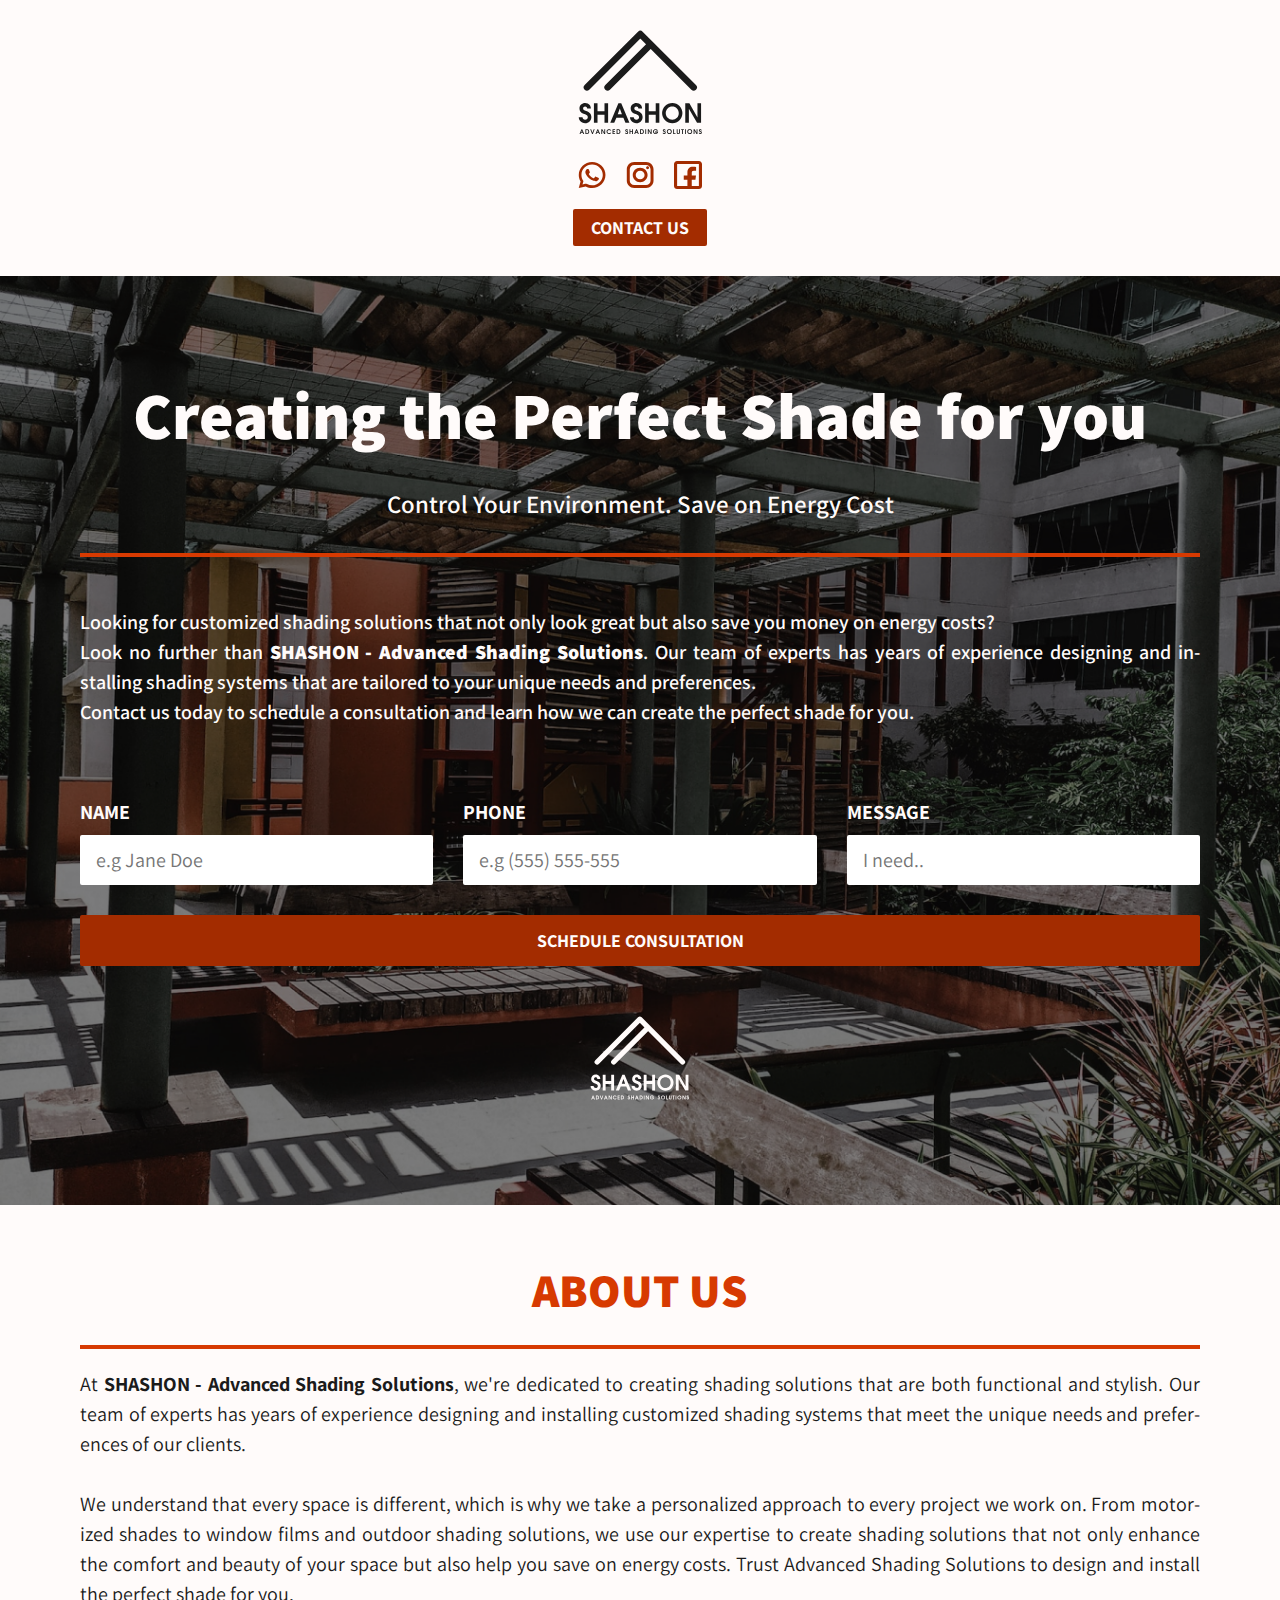
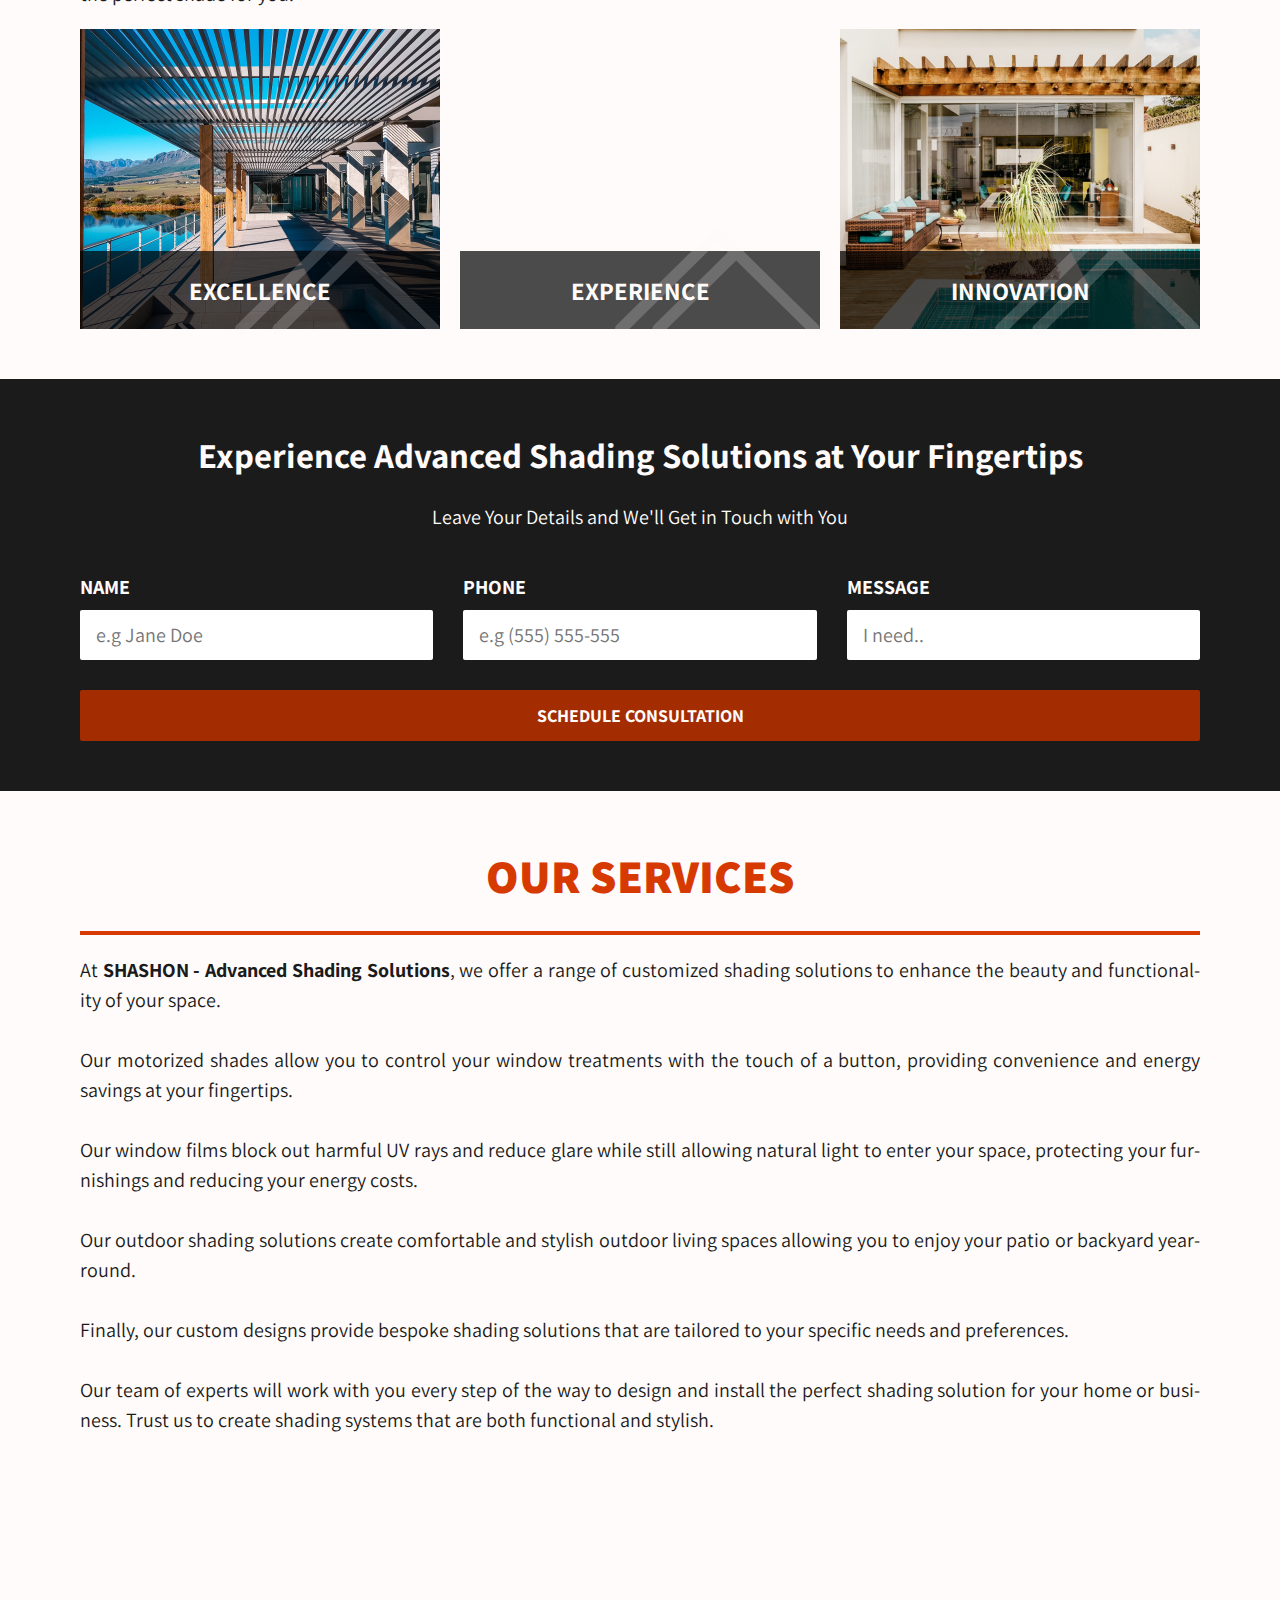
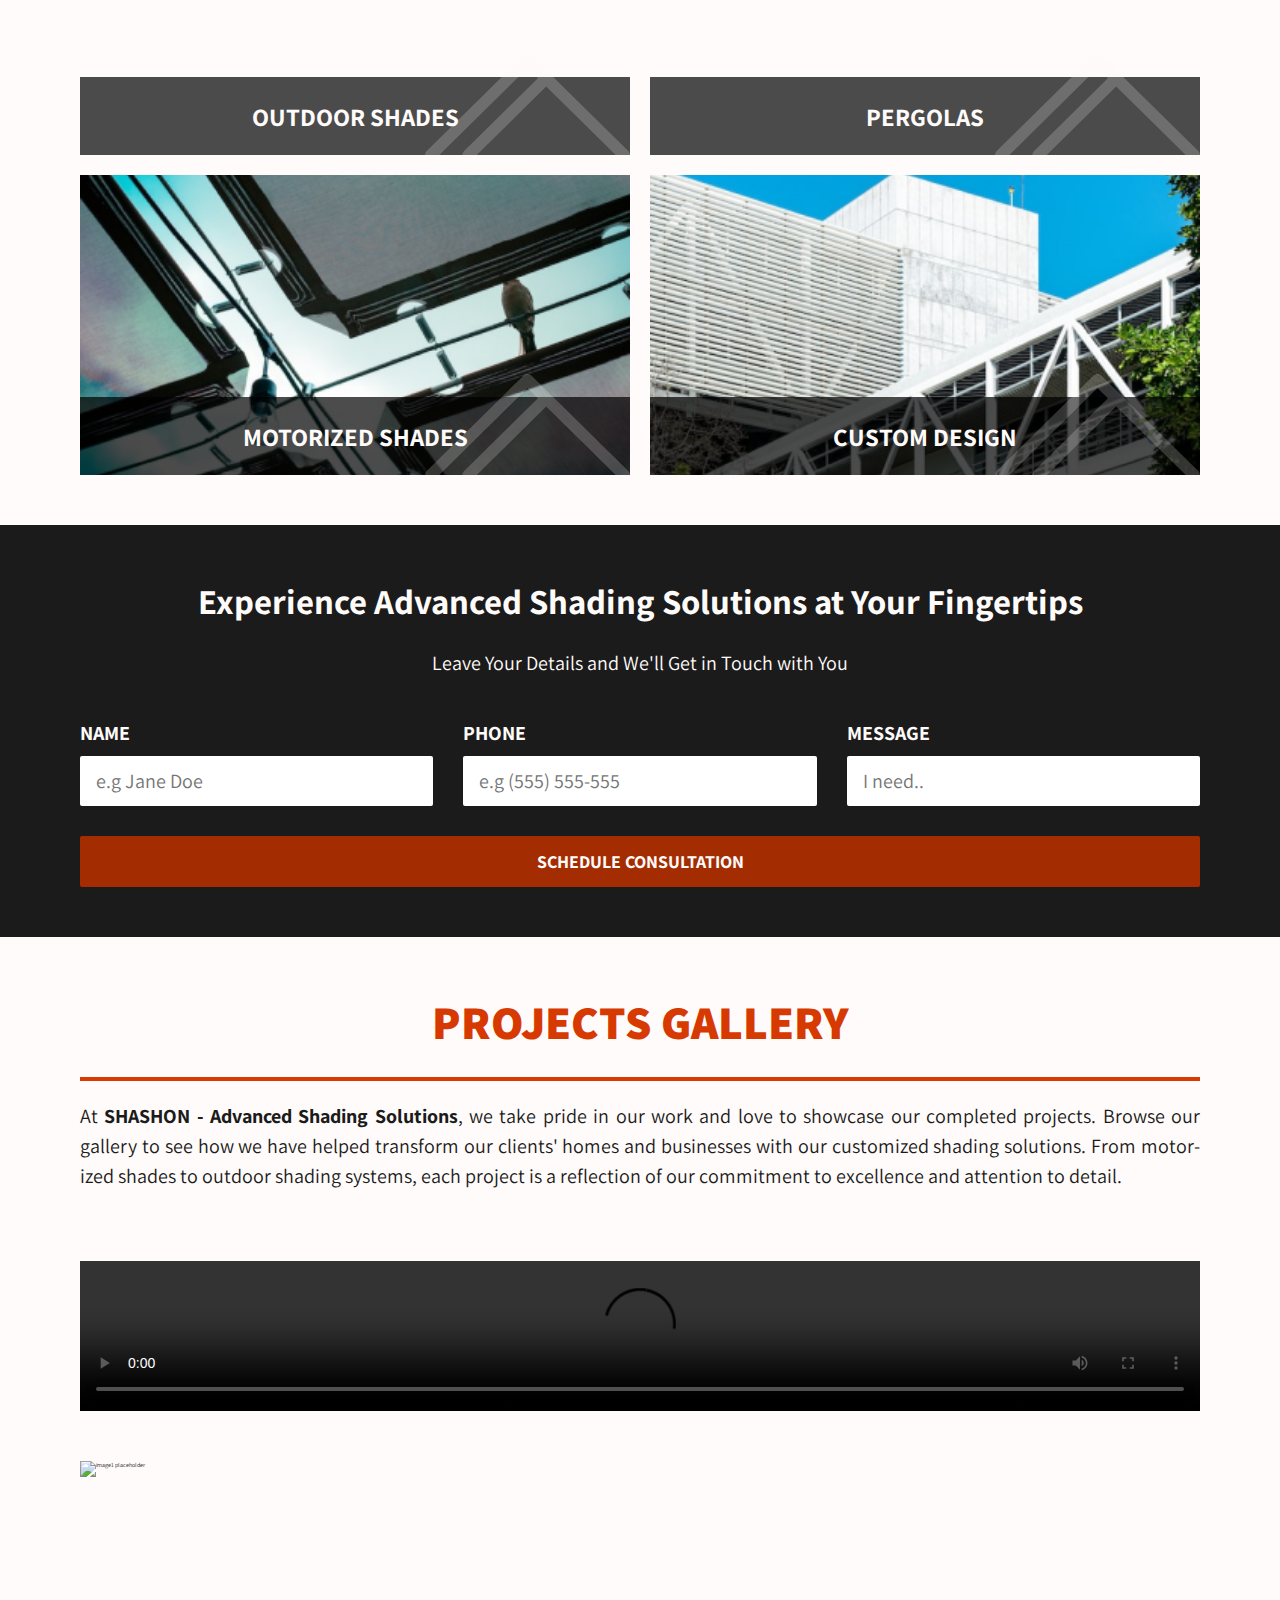
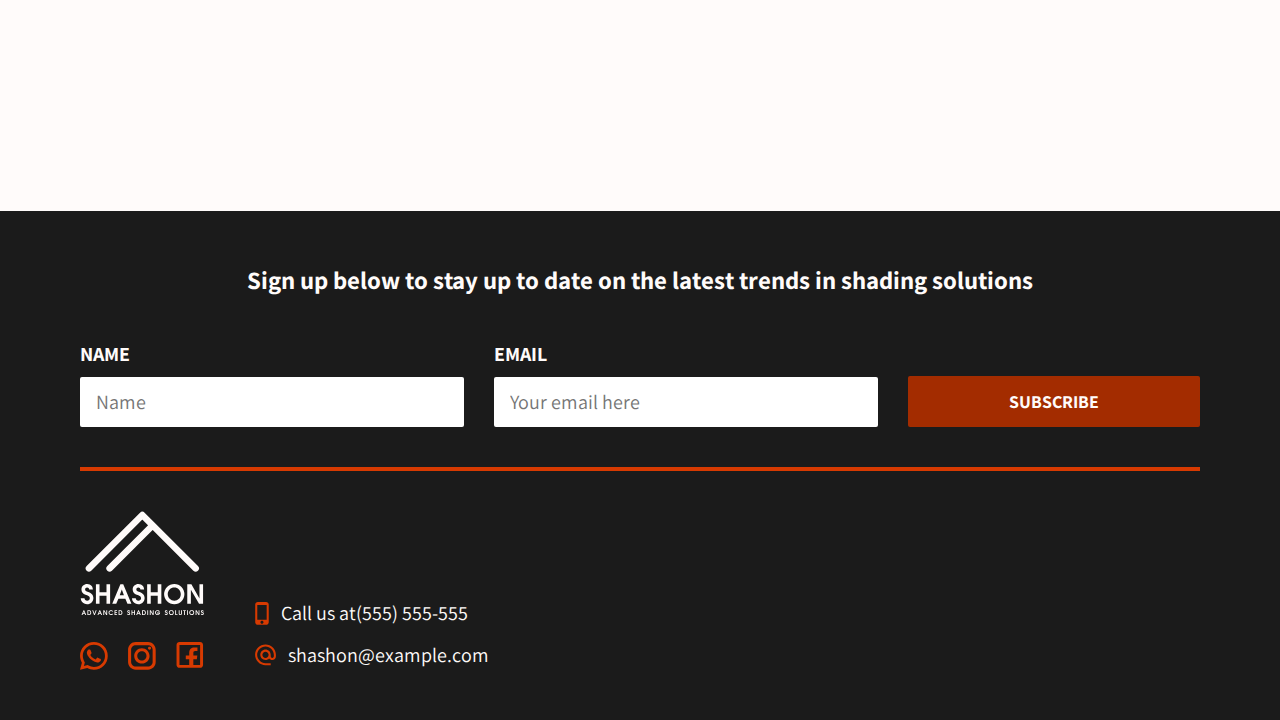
==== commit 98741cc7: "image path fix" ====
--- a/index.html
+++ b/index.html
@@ -509,25 +509,25 @@
             </p>
             <video controls
                    class="video-placeholder">
-              <source src="/assets/video/video-placeholder.mp4"
+              <source src="../video/video-placeholder.mp4"
                       type="video/mp4">
             </video>
             <div class="projects-gallery">
               <ul class="projects-gallery-layout">
                 <li class="image">
-                  <img src="assets/img/carousel-placeholder.png"
+                  <img src="../img/carousel-placeholder.png"
                        alt="image1 placeholder">
                 </li>
                 <li class="image">
-                  <img src="assets/img/carousel-placeholder1.png"
+                  <img src="../img/carousel-placeholder1.png"
                        alt="image2 placeholder">
                 </li>
                 <li class="image">
-                  <img src="assets/img/carousel-placeholder2.png"
+                  <img src="../img/carousel-placeholder2.png"
                        alt="image3 placeholder">
                 </li>
                 <li class="image">
-                  <img src="assets/img/carousel-placeholder3.png"
+                  <img src="../img/carousel-placeholder3.png"
                        alt="image4 placeholder">
                 </li>
               </ul>
--- a/assets/css/style.css
+++ b/assets/css/style.css
@@ -242,7 +242,7 @@
   right: 0;
   width: 205px;
   height: 107px;
-  background-image: url('/assets/img/roof-vector.svg');
+  background-image: url('../img/roof-vector.svg');
   background-size: contain;
   background-repeat: no-repeat;
   background-position: center right;
@@ -340,7 +340,7 @@
 }
 
 .hero-image-placeholder {
-  background-image: url('/assets/img/hero-image-placeholder.png');
+  background-image: url('../img/hero-image-placeholder.png');
   background-size: cover;
   background-position: center;
   height: 100%;
@@ -602,15 +602,15 @@
 }
 
 .about-us-gallery-image1 {
-  background-image: url('/assets/img/about-us-gallery-placeholder.png');
+  background-image: url('../img/about-us-gallery-placeholder.png');
 }
 
 .about-us-gallery-image2 {
-  background-image: url('/assets/img/about-us-gallery-placeholder1.png');
+  background-image: url('../img/about-us-gallery-placeholder1.png');
 }
 
 .about-us-gallery-image3 {
-  background-image: url('/assets/img/about-us-gallery-placeholder2.png');
+  background-image: url('../img/about-us-gallery-placeholder2.png');
 }
 
 /* ----------------------------- */
@@ -641,19 +641,19 @@
 }
 
 .services-gallery-image1 {
-  background-image: url('/assets/img/services-gallery-placeholder.png');
+  background-image: url('../img/services-gallery-placeholder.png');
 }
 
 .services-gallery-image2 {
-  background-image: url('/assets/img/services-gallery-placeholder1.png');
+  background-image: url('../img/services-gallery-placeholder1.png');
 }
 
 .services-gallery-image3 {
-  background-image: url('/assets/img/services-gallery-placeholder2.png');
+  background-image: url('../img/services-gallery-placeholder2.png');
 }
 
 .services-gallery-image4 {
-  background-image: url('/assets/img/services-gallery-placeholder3.png');
+  background-image: url('../img/services-gallery-placeholder3.png');
 }
 
 
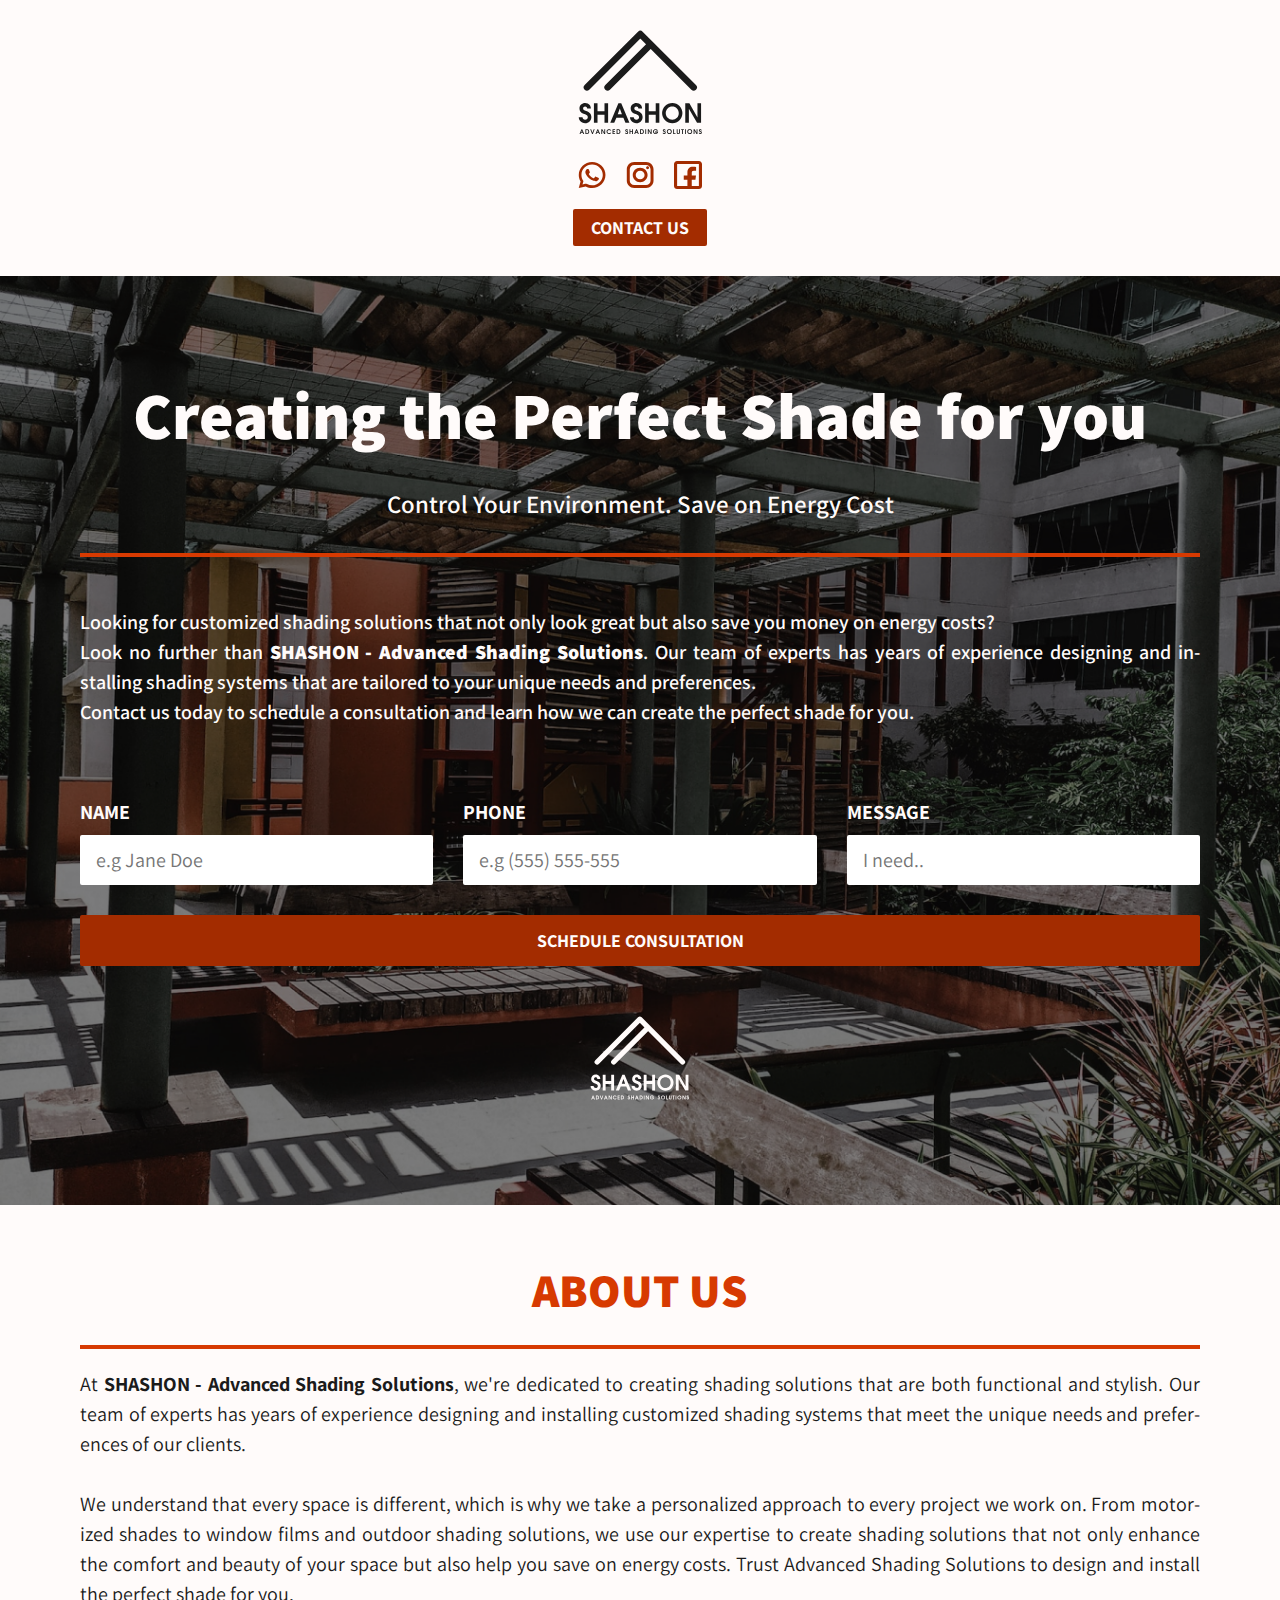
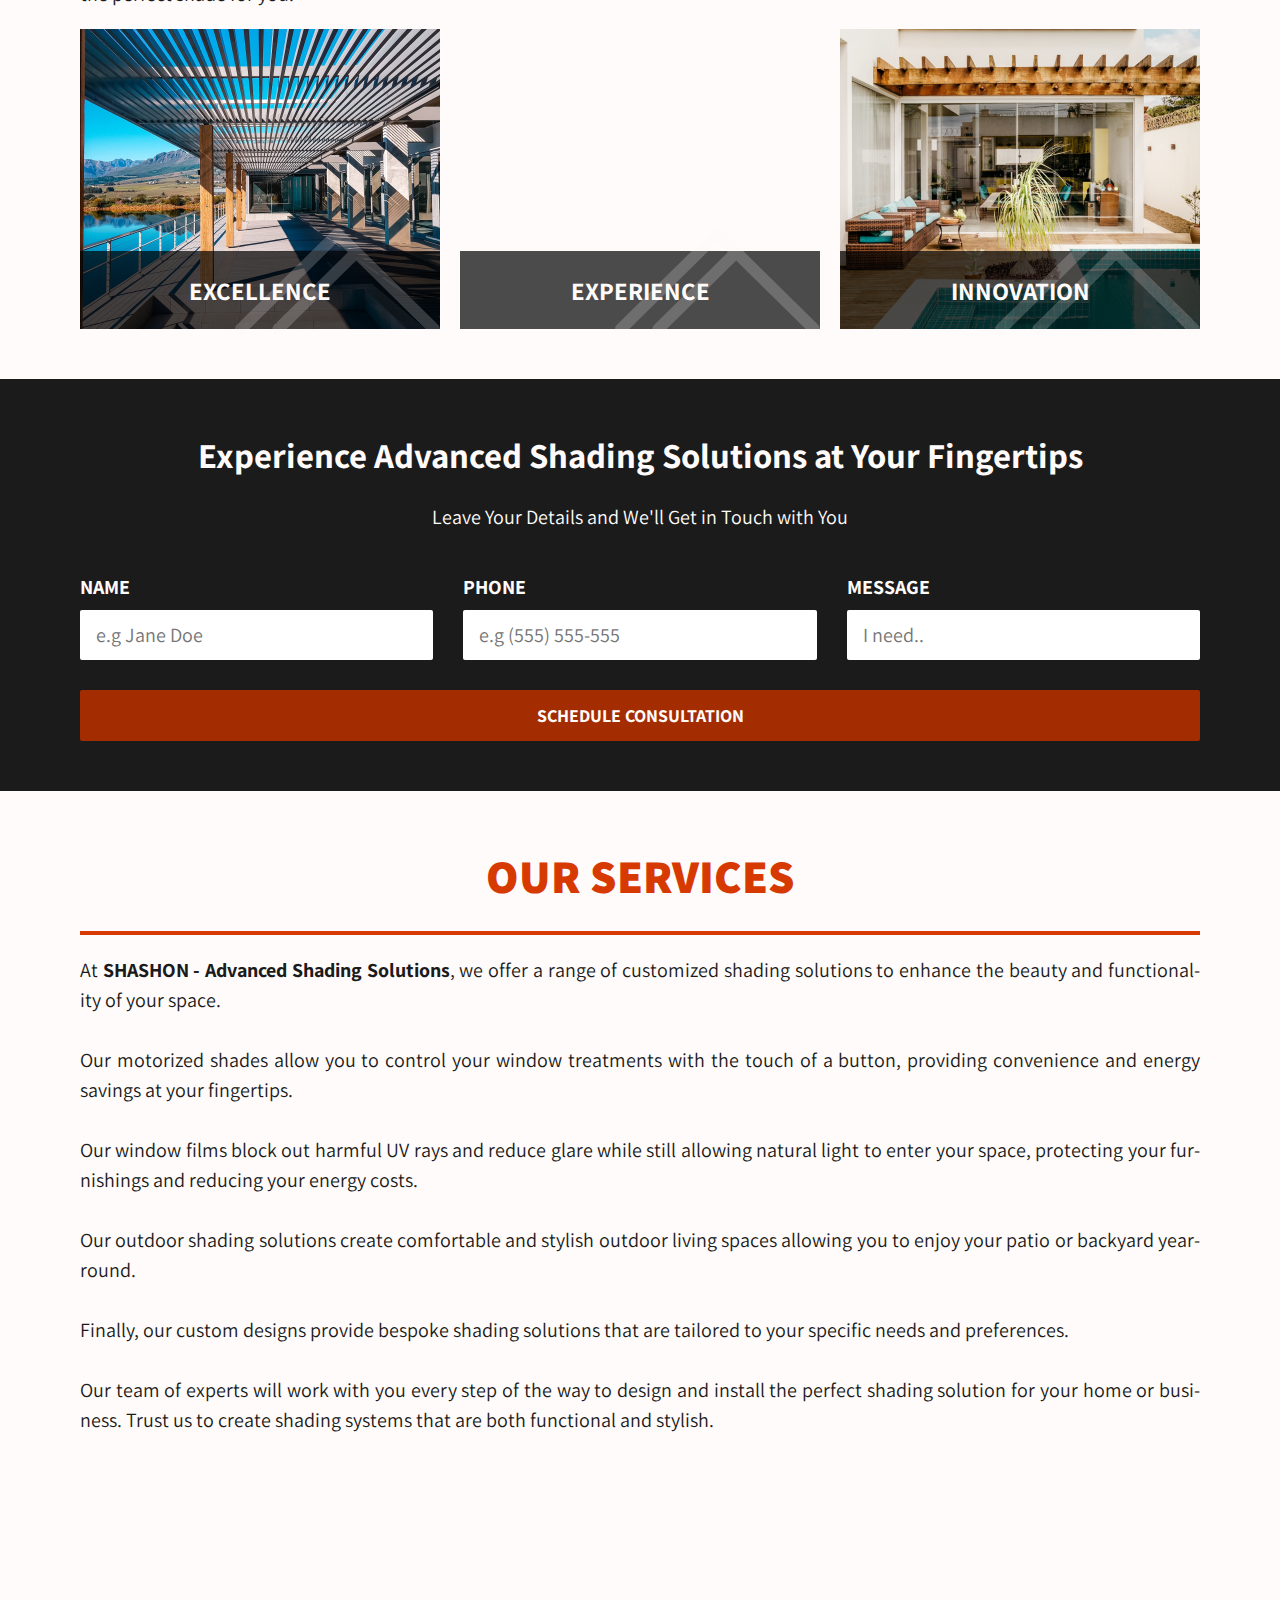
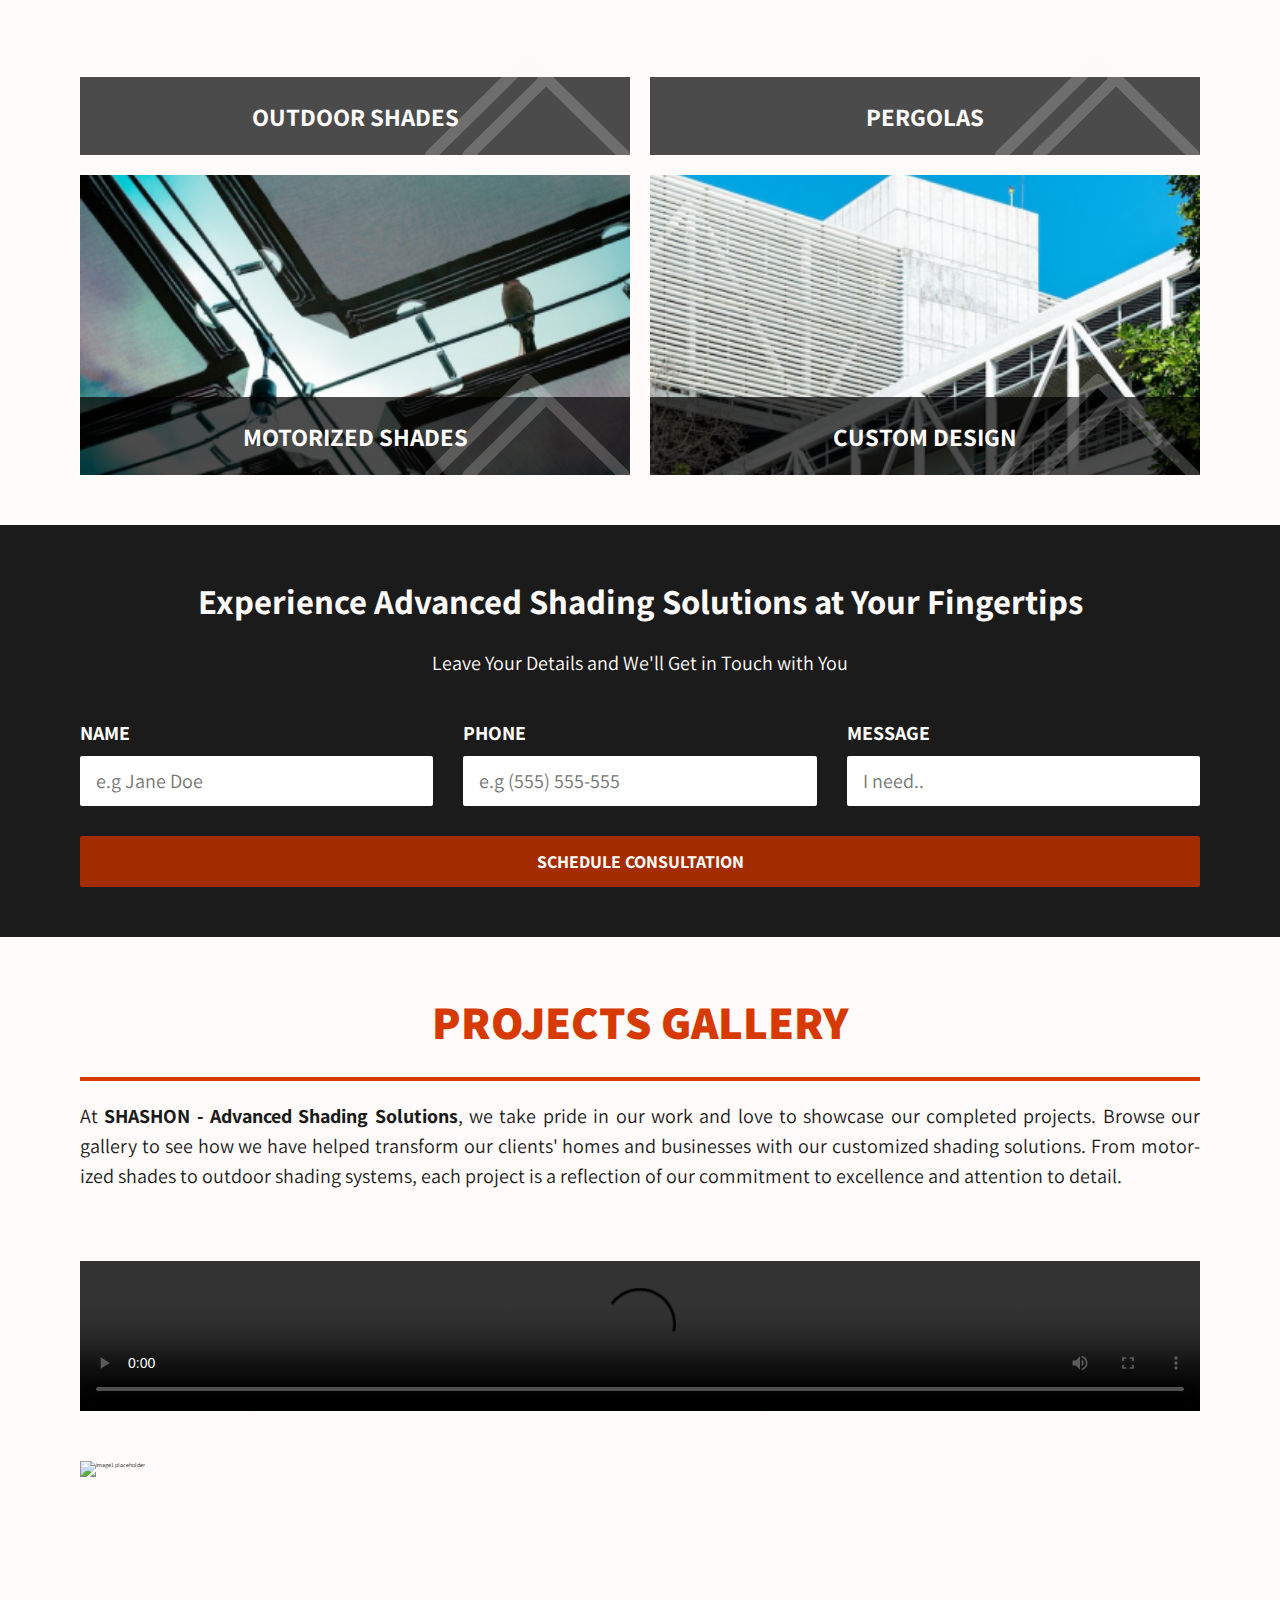
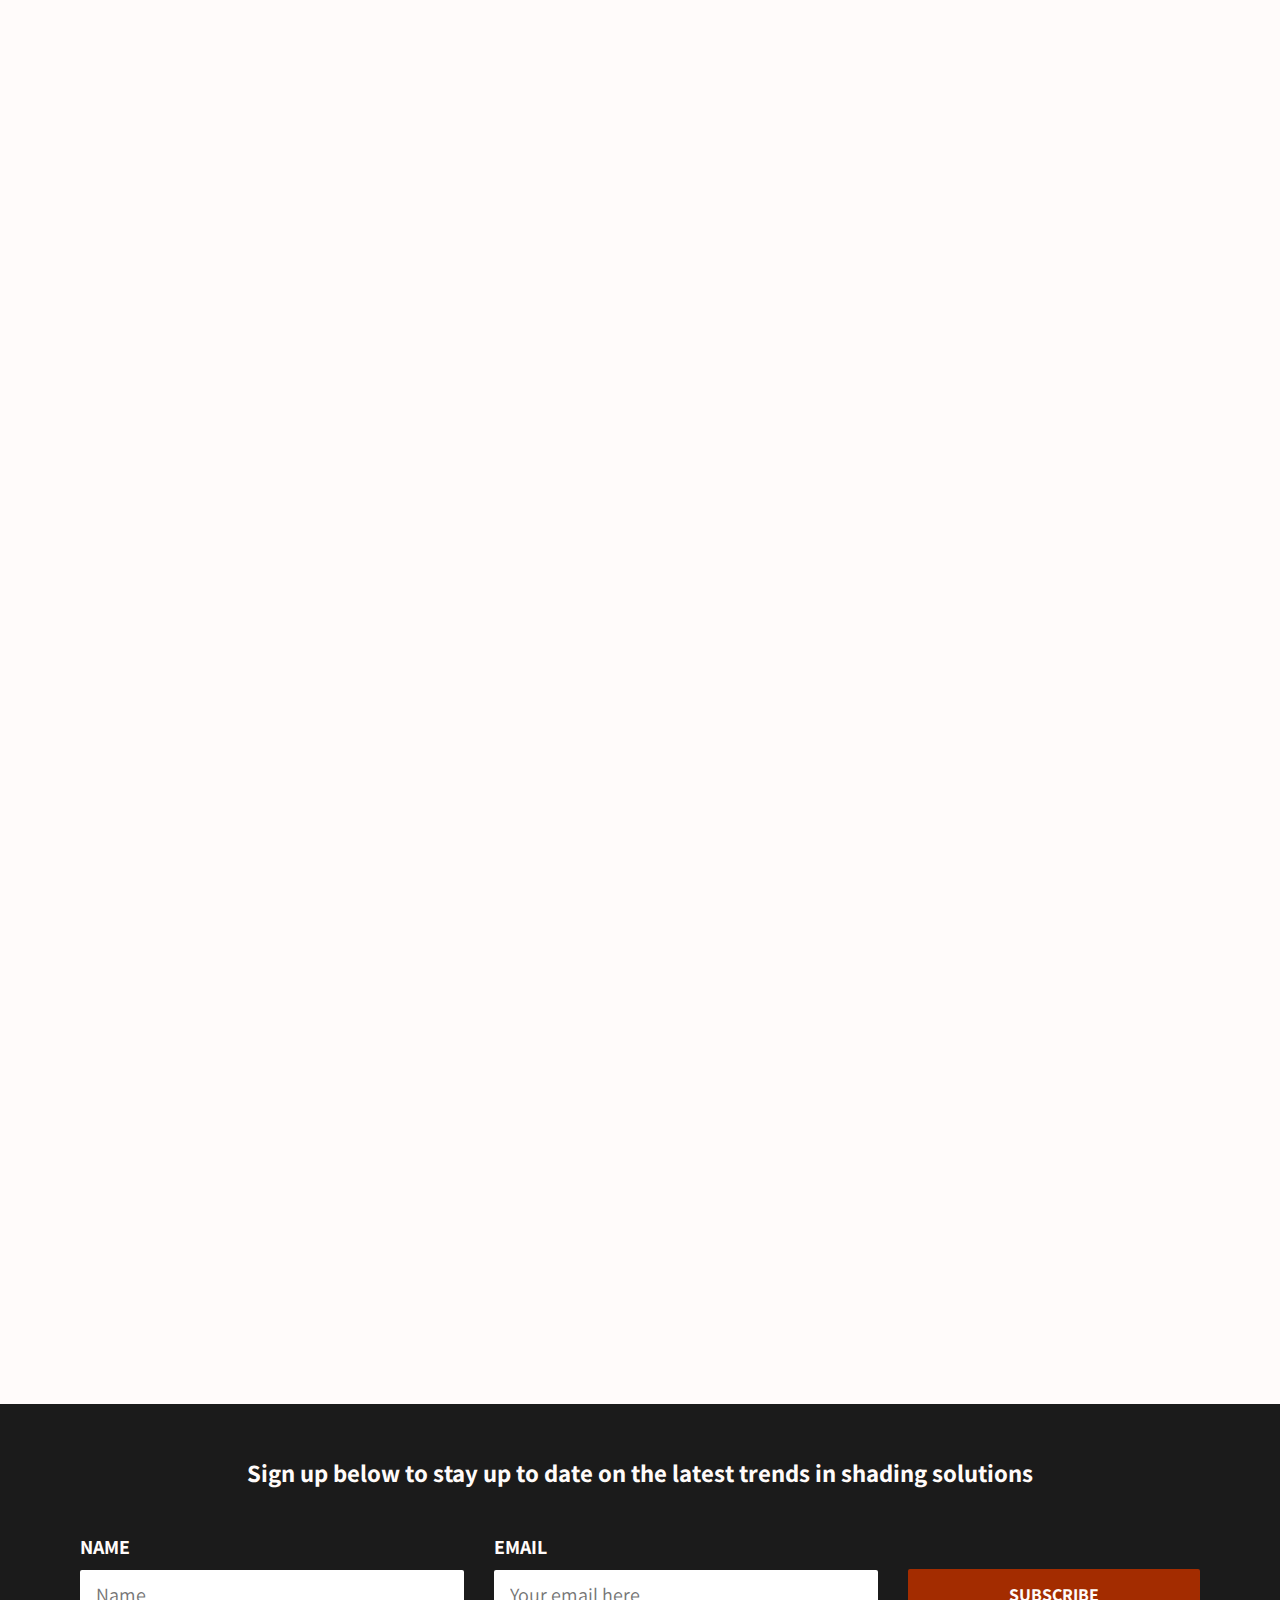
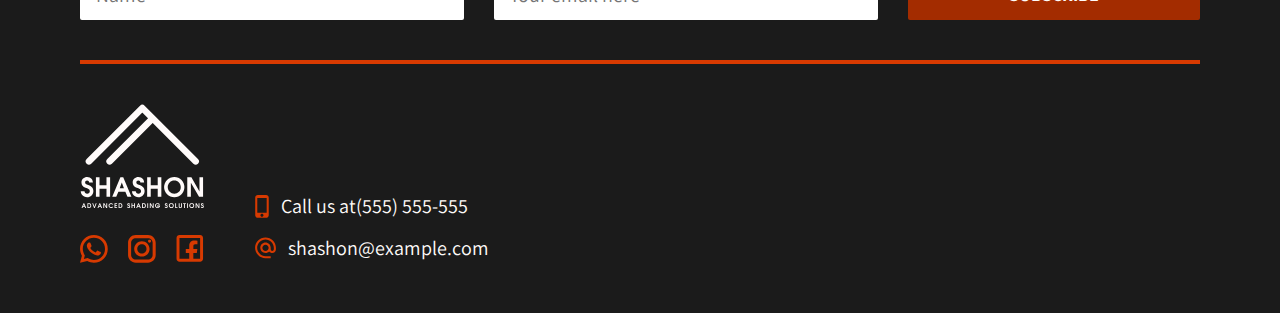
==== commit e47ce30d: "image path index fix" ====
--- a/index.html
+++ b/index.html
@@ -509,25 +509,25 @@
             </p>
             <video controls
                    class="video-placeholder">
-              <source src="../video/video-placeholder.mp4"
+              <source src="assets/video/video-placeholder.mp4"
                       type="video/mp4">
             </video>
             <div class="projects-gallery">
               <ul class="projects-gallery-layout">
                 <li class="image">
-                  <img src="../img/carousel-placeholder.png"
+                  <img src="assets/img/carousel-placeholder.png"
                        alt="image1 placeholder">
                 </li>
                 <li class="image">
-                  <img src="../img/carousel-placeholder1.png"
+                  <img src="assets/img/carousel-placeholder1.png"
                        alt="image2 placeholder">
                 </li>
                 <li class="image">
-                  <img src="../img/carousel-placeholder2.png"
+                  <img src="assets/img/carousel-placeholder2.png"
                        alt="image3 placeholder">
                 </li>
                 <li class="image">
-                  <img src="../img/carousel-placeholder3.png"
+                  <img src="assets/img/carousel-placeholder3.png"
                        alt="image4 placeholder">
                 </li>
               </ul>
--- a/assets/css/style.css
+++ b/assets/css/style.css
@@ -203,8 +203,10 @@
 
 .input-field-layout {
   display: flex;
+  -ms-flex-direction: column;
   flex-direction: column;
   gap: .8rem;
+  -ms-flex: 1;
   flex: 1;
 }
 
@@ -267,6 +269,7 @@
 
 .navigation-layout {
   padding: 3rem var(--side-padding-mobile);
+  display: -ms-grid;
   display: grid;
   gap: 2rem;
   align-items: center;
@@ -334,6 +337,7 @@
 .header-layout {
   padding: 10rem var(--side-padding-mobile);
   display: flex;
+  -ms-flex-direction: column;
   flex-direction: column;
   gap: 5rem;
   position: relative;
@@ -354,6 +358,7 @@
 
 .header-row1 {
   display: flex;
+  -ms-flex-direction: column;
   flex-direction: column;
   gap: 3rem;
   color: var(--white);
@@ -370,6 +375,7 @@
 
 .header-row2 {
   display: flex;
+  -ms-flex-direction: column;
   flex-direction: column;
   gap: 7rem;
 }
@@ -380,6 +386,7 @@
 }
 
 .hero-form-layout {
+  display: -ms-grid;
   display: grid;
   grid-template-areas:
     "name"
@@ -425,13 +432,16 @@
 .footer-layout {
   padding: 5rem var(--side-padding-mobile);
   display: flex;
-  flex-direction: column;
+  -ms-flex-direction: column;
+  flex-direction: column;
+  -ms-flex: 1;
   flex: 1;
   gap: 4rem;
 }
 
 .footer-row1 {
   display: flex;
+  -ms-flex-direction: column;
   flex-direction: column;
   gap: 2rem;
   color: var(--white);
@@ -444,12 +454,14 @@
 
 .footer-row3 {
   display: flex;
+  -ms-flex-direction: column;
   flex-direction: column;
   gap: 2rem;
   color: var(--white);
 }
 
 .footer-form-layout {
+  display: -ms-grid;
   display: grid;
   grid-template-areas:
     "name"
@@ -473,6 +485,7 @@
 
 .logo-social-layout {
   display: flex;
+  -ms-flex-direction: column;
   flex-direction: column;
 }
 
@@ -493,6 +506,7 @@
 
 .phone-email-layout {
   display: flex;
+  -ms-flex-direction: column;
   flex-direction: column;
 }
 
@@ -521,12 +535,14 @@
 .form-two-layout {
   padding: 5rem 4rem;
   display: flex;
+  -ms-flex-direction: column;
   flex-direction: column;
   gap: 4rem;
 }
 
 .form-row1 {
   display: flex;
+  -ms-flex-direction: column;
   flex-direction: column;
   gap: 2rem;
   color: var(--white);
@@ -547,6 +563,7 @@
 } */
 
 .form-layout {
+  display: -ms-grid;
   display: grid;
   grid-template-areas:
     "name"
@@ -581,6 +598,7 @@
 .about-us-layout {
   padding: 5rem 4rem;
   display: flex;
+  -ms-flex-direction: column;
   flex-direction: column;
   gap: 2rem;
 }
@@ -597,6 +615,7 @@
 
 .about-us-gallery {
   display: flex;
+  -ms-flex-direction: column;
   flex-direction: column;
   gap: 2rem;
 }
@@ -620,6 +639,7 @@
 .services-layout {
   padding: 5rem 4rem;
   display: flex;
+  -ms-flex-direction: column;
   flex-direction: column;
   gap: 2rem;
 }
@@ -636,6 +656,7 @@
 
 .services-gallery {
   display: flex;
+  -ms-flex-direction: column;
   flex-direction: column;
   gap: 2rem;
 }
@@ -664,6 +685,7 @@
 .projects-layout {
   padding: 5rem 4rem;
   display: flex;
+  -ms-flex-direction: column;
   flex-direction: column;
   gap: 2rem;
 }
@@ -817,7 +839,9 @@
 
   .hero-form-layout,
   .form-layout {
+    -ms-grid-columns: repeat(3 1fr);
     grid-template-columns: repeat(3 1fr);
+    -ms-grid-rows: repeat(2 1fr);
     grid-template-rows: repeat(2 1fr);
     grid-template-areas:
       "name phone message"
@@ -837,15 +861,18 @@
 
   .about-us-gallery,
   .services-gallery {
+    -ms-flex-direction: row;
     flex-direction: row;
     flex-wrap: wrap;
   }
 
   .about-us-gallery .image-container {
+    -ms-flex: 30%;
     flex: 30%;
   }
 
   .services-gallery .image-container {
+    -ms-flex: 40%;
     flex: 40%;
   }
 
@@ -858,6 +885,7 @@
   }
 
   .footer-row3 {
+    -ms-flex-direction: row;
     flex-direction: row;
     align-items: flex-end;
     gap: 5rem;
@@ -877,6 +905,7 @@
 
   .navigation-layout {
     padding: 3rem 5rem;
+    -ms-grid-columns: repeat(3 1fr);
     grid-template-columns: repeat(3 1fr);
     grid-template-areas:
       "social logo contact"
@@ -891,13 +920,16 @@
   }
 
   .header-row2 {
+    -ms-flex-direction: row;
     flex-direction: row;
     max-width: 940px;
     margin: 0 auto;
   }
 
   .hero-form-layout {
+    -ms-grid-columns: repeat(2 1fr);
     grid-template-columns: repeat(2 1fr);
+    -ms-grid-rows: repeat(3 1fr);
     grid-template-rows: repeat(3 1fr);
     grid-template-areas:
       "name phone"
@@ -908,7 +940,9 @@
   }
 
   .form-layout {
+    -ms-grid-columns: repeat(4 1fr);
     grid-template-columns: repeat(4 1fr);
+    -ms-grid-rows: 1fr;
     grid-template-rows: 1fr;
     grid-template-areas:
       "name phone message submit"
